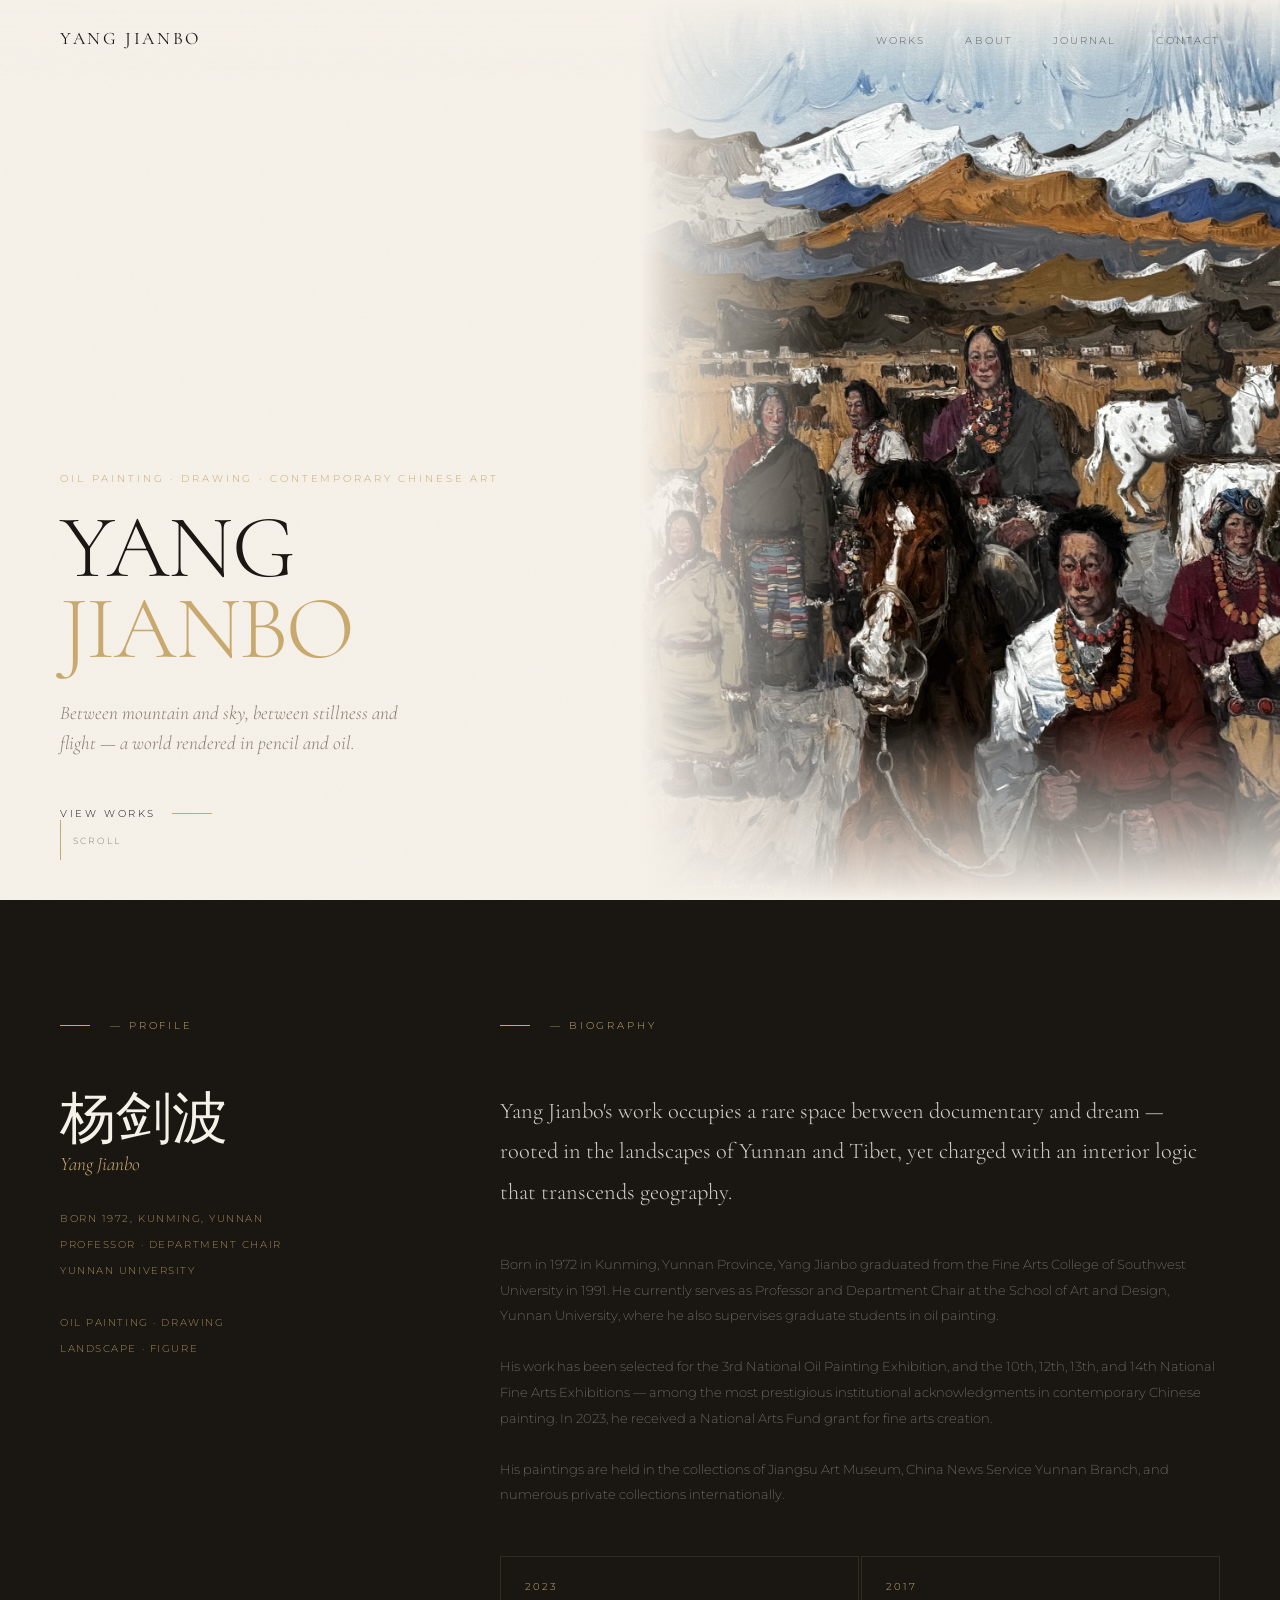
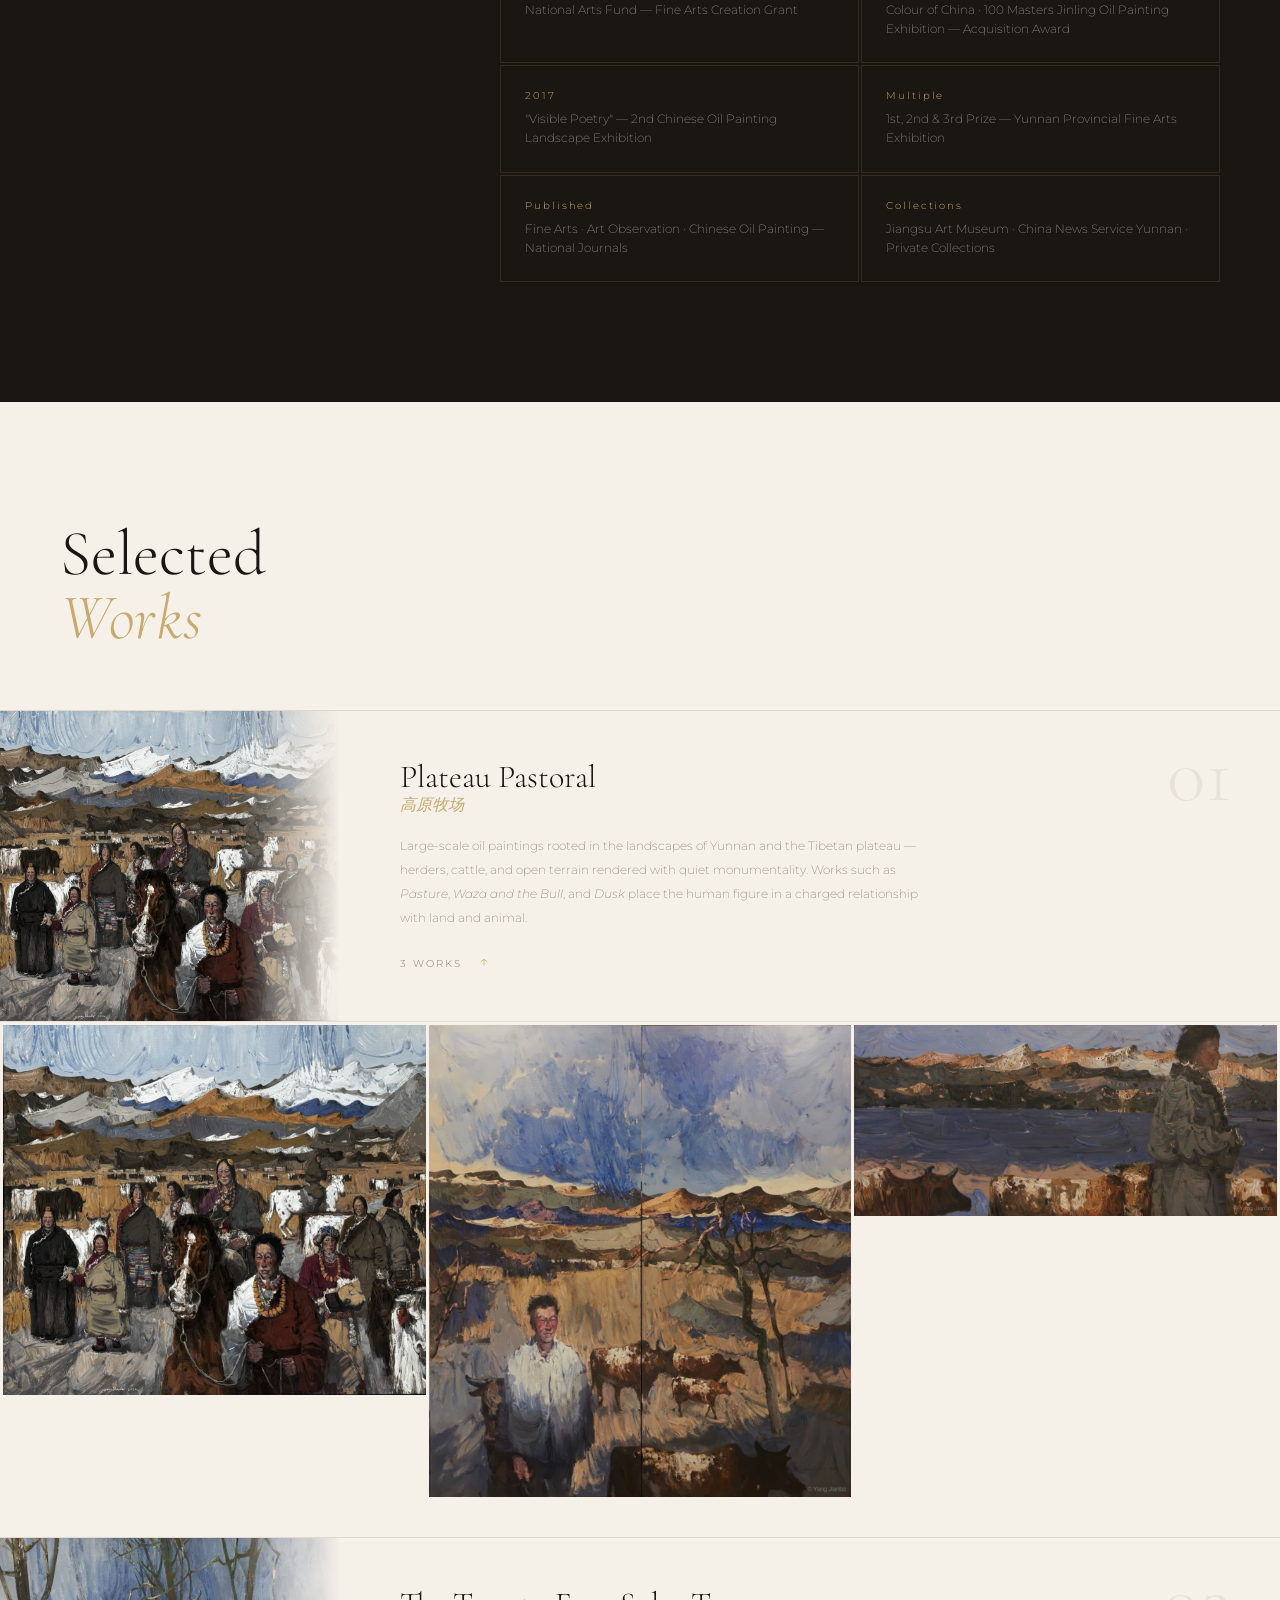
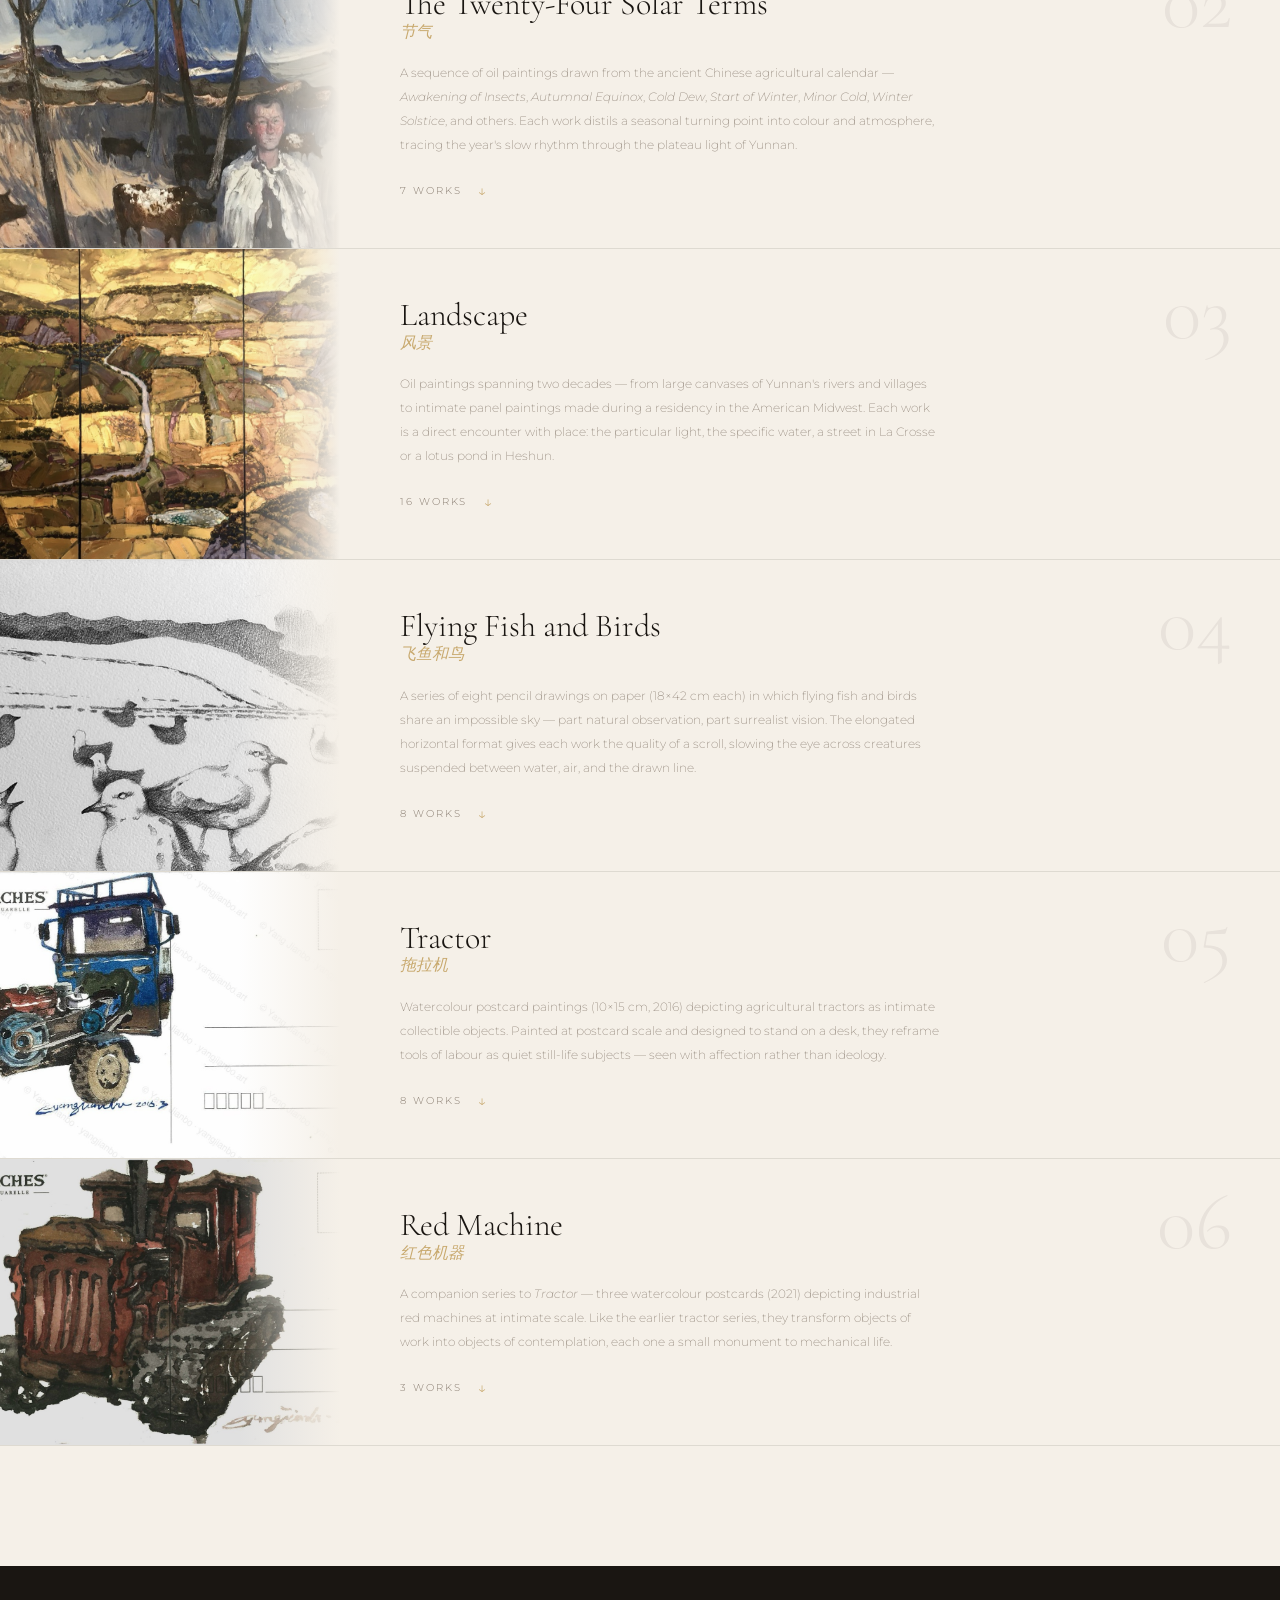
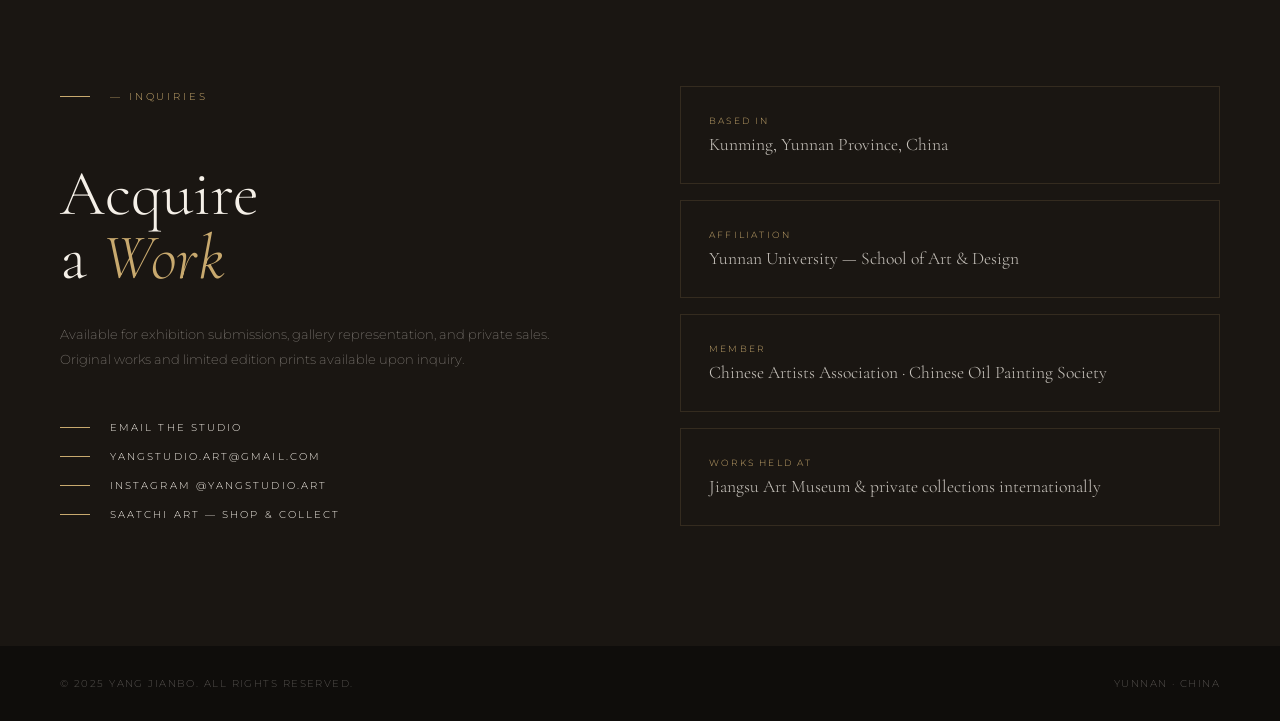
==== index.html @ a8b9f737 "fix bug for scrolling" ====
<!DOCTYPE html>
<html lang="en">
<head>
<!-- Google tag (gtag.js) -->
<script async src="https://www.googletagmanager.com/gtag/js?id=G-KQ1RSYF3QQ"></script>
<script>
  window.dataLayer = window.dataLayer || [];
  function gtag(){dataLayer.push(arguments);}
  gtag('js', new Date());

  gtag('config', 'G-KQ1RSYF3QQ');
</script>
<meta charset="UTF-8">
<meta name="viewport" content="width=device-width, initial-scale=1.0">

<!-- Primary SEO -->
<title>Yang Jianbo — Chinese Artist | Oil Painting &amp; Drawing | Yunnan</title>
<meta name="description" content="Yang Jianbo (杨剑波) is a Chinese contemporary artist and Professor at Yunnan University. His oil paintings and pencil drawings explore Tibetan landscapes, figures, and surrealist themes. Selected for the National Fine Arts Exhibition.">
<meta name="keywords" content="Yang Jianbo, 杨剑波, Chinese artist, oil painting, pencil drawing, Yunnan artist, contemporary Chinese art, Tibetan landscape, Yunnan University, fine arts">
<meta name="author" content="Yang Jianbo">
<link rel="canonical" href="https://yangjianbo.com/">

<!-- Open Graph (Facebook, LinkedIn, WeChat sharing) -->
<meta property="og:type" content="website">
<meta property="og:url" content="https://yangjianbo.com/">
<meta property="og:title" content="Yang Jianbo — Chinese Artist | Oil Painting &amp; Drawing">
<meta property="og:description" content="Yang Jianbo is a Chinese contemporary artist and Professor at Yunnan University. Oil paintings and drawings of Tibetan landscapes, plateau figures, and surrealist themes.">
<meta property="og:image" content="https://yangjianbo.com/small_image/works/《牧场》布面油画200x230cm2024年（160000元）.jpg">
<meta property="og:image:alt" content="Tibetan Festival by Yang Jianbo — Oil on Canvas, 2024">
<meta property="og:locale" content="en_US">
<meta property="og:site_name" content="Yang Jianbo">

<!-- Twitter Card -->
<meta name="twitter:card" content="summary_large_image">
<meta name="twitter:title" content="Yang Jianbo — Chinese Artist | Oil Painting &amp; Drawing">
<meta name="twitter:description" content="Contemporary Chinese artist. Oil paintings and drawings exploring Tibetan landscapes and surrealist themes. Professor at Yunnan University.">
<meta name="twitter:image" content="https://yangjianbo.com/art-portfolio/10.jpg">

<link rel="preconnect" href="https://fonts.googleapis.com">
<link href="https://fonts.googleapis.com/css2?family=Cormorant+Garamond:ital,wght@0,300;0,400;0,600;1,300;1,400&family=Montserrat:wght@200;300;400&display=swap" rel="stylesheet">
<link rel="stylesheet" href="styles.css">
<link rel="icon" type="image/png" sizes="48x48" href="/favicon.png">
<link rel="icon" type="image/png" sizes="192x192" href="/favicon-192.png">
<link rel="apple-touch-icon" href="/favicon-192.png">

<!-- JSON-LD Structured Data -->
<script type="application/ld+json">
{
  "@context": "https://schema.org",
  "@type": "Person",
  "name": "Yang Jianbo",
  "alternateName": "杨剑波",
  "url": "https://yangjianbo.com",
  "image": "https://yangjianbo.com/art-portfolio/artist-photo.jpg",
  "jobTitle": "Professor, Department Chair",
  "worksFor": {
    "@type": "EducationalOrganization",
    "name": "Yunnan University — School of Art and Design"
  },
  "birthPlace": {
    "@type": "Place",
    "name": "Kunming, Yunnan, China"
  },
  "description": "Yang Jianbo is a Chinese contemporary artist born in 1972 in Kunming, Yunnan. A Professor and Department Chair at Yunnan University's School of Art and Design, his oil paintings and pencil drawings explore Tibetan plateau landscapes, figures, and surrealist themes. His works have been selected for the National Fine Arts Exhibition multiple times and are held in the collections of Jiangsu Art Museum.",
  "knowsAbout": ["Oil Painting", "Pencil Drawing", "Contemporary Chinese Art", "Tibetan Landscape", "Figurative Art"],
  "award": [
    "2023 National Arts Fund — Fine Arts Creation Grant",
    "14th National Fine Arts Exhibition",
    "13th National Fine Arts Exhibition",
    "12th National Fine Arts Exhibition",
    "10th National Fine Arts Exhibition",
    "3rd National Oil Painting Exhibition"
  ],
  "memberOf": [
    { "@type": "Organization", "name": "Chinese Artists Association" },
    { "@type": "Organization", "name": "Chinese Oil Painting Society" }
  ],
  "email": "yangstudio.art@gmail.com",
  "sameAs": []
}
</script>

<script type="application/ld+json">
{
  "@context": "https://schema.org",
  "@type": "WebSite",
  "name": "Yang Jianbo",
  "url": "https://yangjianbo.com",
  "description": "Official portfolio website of Yang Jianbo (杨剑波), Chinese contemporary artist — oil paintings and drawings.",
  "inLanguage": "en"
}
</script>

</head>
<body>

<nav>
  <a href="#" class="nav-logo">Yang Jianbo</a>
  <ul class="nav-links">
    <li><a href="#works">Works</a></li>
    <li><a href="#about">About</a></li>
    <li><a href="/blog/">Journal</a></li>
    <li><a href="#contact">Contact</a></li>
  </ul>
  <button class="nav-hamburger" aria-label="Open menu" onclick="this.closest('nav').classList.toggle('menu-open')">
    <span></span><span></span><span></span>
  </button>
</nav>

<section class="hero" style="padding:0">
  <div class="hero-left">
    <p class="hero-eyebrow">Oil Painting · Drawing · Contemporary Chinese Art</p>
    <h1 class="hero-title">YANG<br><em>JIANBO</em></h1>
    <p class="hero-subtitle">Between mountain and sky, between stillness and flight — a world rendered in pencil and oil.</p>
    <a href="#works" class="hero-cta">View Works</a>
  </div>
  <div class="hero-right">
    <div class="hero-image-container">
      <img src="/hero-pasture.jpg" alt="Yang Jianbo — Pasture, 2024">
      <div class="hero-image-overlay"></div>
    </div>
  </div>
  <div class="hero-scroll-indicator">
    <div class="scroll-line"></div>
    <span>Scroll</span>
  </div>
</section>

<section class="about" id="about">
  <div class="about-left reveal">
    <div class="section-label" style="color:var(--warm)">— Profile</div>
    <div class="about-name">
      杨剑波
      <span>Yang Jianbo</span>
    </div>
    <div class="about-meta">
      Born 1972, Kunming, Yunnan<br>
      Professor · Department Chair<br>
      Yunnan University<br><br>
      Oil Painting · Drawing<br>
      Landscape · Figure
    </div>
  </div>
  <div class="about-right reveal">
    <div class="section-label">— Biography</div>
    <p class="about-text">
      Yang Jianbo's work occupies a rare space between documentary and dream — rooted in the landscapes of Yunnan and Tibet, yet charged with an interior logic that transcends geography.
    </p>
    <p class="about-text-small">
      Born in 1972 in Kunming, Yunnan Province, Yang Jianbo graduated from the Fine Arts College of Southwest University in 1991. He currently serves as Professor and Department Chair at the School of Art and Design, Yunnan University, where he also supervises graduate students in oil painting.<br><br>
      His work has been selected for the 3rd National Oil Painting Exhibition, and the 10th, 12th, 13th, and 14th National Fine Arts Exhibitions — among the most prestigious institutional acknowledgments in contemporary Chinese painting. In 2023, he received a National Arts Fund grant for fine arts creation.<br><br>
      His paintings are held in the collections of Jiangsu Art Museum, China News Service Yunnan Branch, and numerous private collections internationally.
    </p>
    <div class="awards-grid" style="margin-top:48px">
      <div class="award-item"><div class="award-year">2023</div><div class="award-text">National Arts Fund — Fine Arts Creation Grant</div></div>
      <div class="award-item"><div class="award-year">2017</div><div class="award-text">Colour of China · 100 Masters Jinling Oil Painting Exhibition — Acquisition Award</div></div>
      <div class="award-item"><div class="award-year">2017</div><div class="award-text">"Visible Poetry" — 2nd Chinese Oil Painting Landscape Exhibition</div></div>
      <div class="award-item"><div class="award-year">Multiple</div><div class="award-text">1st, 2nd & 3rd Prize — Yunnan Provincial Fine Arts Exhibition</div></div>
      <div class="award-item"><div class="award-year">Published</div><div class="award-text">Fine Arts · Art Observation · Chinese Oil Painting — National Journals</div></div>
      <div class="award-item"><div class="award-year">Collections</div><div class="award-text">Jiangsu Art Museum · China News Service Yunnan · Private Collections</div></div>
    </div>
  </div>
</section>

<section class="works" id="works">
  <div class="works-header reveal">
    <h2 class="works-title">Selected<br><em style="font-family:'Cormorant Garamond',serif;font-style:italic;color:var(--warm)">Works</em></h2>
  </div>
  <div id="series-panels"></div>
</section>

<section class="contact" id="contact">
  <div class="contact-left reveal">
    <div class="section-label" style="color:var(--warm)">— Inquiries</div>
    <h2 class="contact-title">Acquire<br>a <em>Work</em></h2>
    <p class="contact-text">Available for exhibition submissions, gallery representation, and private sales. Original works and limited edition prints available upon inquiry.</p>
    <div class="contact-links">
      <a href="mailto:yangstudio.art@gmail.com" class="contact-link"><span class="contact-link-line"></span>Email the Studio</a>
      <a href="mailto:yangstudio.art@gmail.com" class="contact-link"><span class="contact-link-line"></span>yangstudio.art@gmail.com</a>
      <a href="https://www.instagram.com/yangstudio.art" target="_blank" rel="noopener" class="contact-link"><span class="contact-link-line"></span>Instagram @yangstudio.art</a>
      <a href="https://www.saatchiart.com/yangjianbo" target="_blank" rel="noopener" class="contact-link"><span class="contact-link-line"></span>Saatchi Art — Shop &amp; Collect</a>
    </div>
  </div>
  <div class="contact-right reveal">
    <div class="contact-info-item"><div class="contact-info-label">Based in</div><div class="contact-info-value">Kunming, Yunnan Province, China</div></div>
    <div class="contact-info-item"><div class="contact-info-label">Affiliation</div><div class="contact-info-value">Yunnan University — School of Art &amp; Design</div></div>
    <div class="contact-info-item"><div class="contact-info-label">Member</div><div class="contact-info-value">Chinese Artists Association · Chinese Oil Painting Society</div></div>
    <div class="contact-info-item"><div class="contact-info-label">Works held at</div><div class="contact-info-value">Jiangsu Art Museum &amp; private collections internationally</div></div>
  </div>
</section>

<footer>
  <span>© 2025 Yang Jianbo. All Rights Reserved.</span>
  <span>Yunnan · China</span>
</footer>

<div class="lightbox" id="lightbox">
  <button class="lightbox-close" onclick="closeLightbox()">Close ✕</button>
  <button class="lightbox-nav lightbox-prev" onclick="navigateLightbox(-1)">&#8249;</button>
  <img id="lightbox-img" class="lightbox-img" alt="" draggable="false">
  <button class="lightbox-nav lightbox-next" onclick="navigateLightbox(1)">&#8250;</button>
  <div class="lightbox-caption" id="lightbox-caption"></div>
</div>

<script src="works-data.js"></script>
<script src="gallery.js"></script>
</body>
</html>
---- styles.css ----
:root {
  --ink: #1a1612;
  --paper: #f5f0e8;
  --warm: #c8a96e;
  --muted: #8a7e72;
  --light: #e8e0d0;
}
* { margin: 0; padding: 0; box-sizing: border-box; }

/* ── Image protection ── */
img {
  -webkit-user-drag: none;
  user-drag: none;
  -webkit-user-select: none;
  user-select: none;
  pointer-events: none;
}
.gallery-item, .hero-image-container, .lightbox-canvas-wrap {
  -webkit-user-select: none;
  user-select: none;
  position: relative;
}
/* Transparent overlay blocks drag/touch-save on the gallery cards */
.gallery-item::after {
  content: '';
  position: absolute;
  inset: 0;
  z-index: 2;
  cursor: pointer;
}
/* Lightbox canvas */
#lightbox-img {
  max-width: 96vw;
  max-height: 82vh;
  display: block;
  pointer-events: none;
  -webkit-user-drag: none;
  user-drag: none;
  object-fit: contain;
}
html { scroll-behavior: smooth; }
body {
  background: var(--paper);
  color: var(--ink);
  font-family: 'Montserrat', sans-serif;
  font-weight: 300;
  overflow-x: hidden;
}
body::before {
  content: '';
  position: fixed;
  inset: 0;
  background-image: url("data:image/svg+xml,%3Csvg viewBox='0 0 256 256' xmlns='http://www.w3.org/2000/svg'%3E%3Cfilter id='noise'%3E%3CfeTurbulence type='fractalNoise' baseFrequency='0.9' numOctaves='4' stitchTiles='stitch'/%3E%3C/filter%3E%3Crect width='100%25' height='100%25' filter='url(%23noise)' opacity='0.04'/%3E%3C/svg%3E");
  pointer-events: none;
  z-index: 1000;
  opacity: 0.4;
}
nav {
  position: fixed;
  top: 0; left: 0; right: 0;
  z-index: 100;
  display: flex;
  justify-content: space-between;
  align-items: center;
  padding: 28px 60px;
  background: linear-gradient(to bottom, rgba(245,240,232,0.95) 0%, transparent 100%);
}
.nav-logo {
  font-family: 'Cormorant Garamond', serif;
  font-size: 1.1rem;
  font-weight: 400;
  letter-spacing: 0.15em;
  text-transform: uppercase;
  color: var(--ink);
  text-decoration: none;
}
.nav-links { display: flex; gap: 40px; list-style: none; }
.nav-links a {
  font-size: 0.65rem;
  letter-spacing: 0.2em;
  text-transform: uppercase;
  color: var(--ink);
  text-decoration: none;
  opacity: 0.6;
  transition: opacity 0.3s;
}
.nav-links a:hover { opacity: 1; }

/* ── Hamburger (hidden on desktop) ── */
.nav-hamburger {
  display: none;
  flex-direction: column;
  justify-content: center;
  gap: 5px;
  cursor: pointer;
  background: none;
  border: none;
  padding: 4px;
  z-index: 102;
  position: relative;
}
.nav-hamburger span {
  display: block;
  width: 20px;
  height: 1.5px;
  background: var(--ink);
  transition: transform 0.3s ease, opacity 0.3s ease;
}
nav.menu-open .nav-hamburger span:nth-child(1) { transform: translateY(6.5px) rotate(45deg); }
nav.menu-open .nav-hamburger span:nth-child(2) { opacity: 0; transform: scaleX(0); }
nav.menu-open .nav-hamburger span:nth-child(3) { transform: translateY(-6.5px) rotate(-45deg); }

/* HERO */
.hero {
  min-height: 100vh;
  display: grid;
  grid-template-columns: 1fr 1fr;
  position: relative;
}
.hero-left {
  display: flex;
  flex-direction: column;
  justify-content: flex-end;
  padding: 120px 60px 80px;
  position: relative;
  z-index: 2;
}
.hero-eyebrow {
  font-size: 0.6rem;
  letter-spacing: 0.3em;
  text-transform: uppercase;
  color: var(--warm);
  margin-bottom: 24px;
  opacity: 0;
  animation: fadeUp 1s 0.3s forwards;
}
.hero-title {
  font-family: 'Cormorant Garamond', serif;
  font-size: clamp(4rem, 7vw, 8rem);
  font-weight: 300;
  line-height: 0.9;
  letter-spacing: -0.02em;
  margin-bottom: 8px;
  opacity: 0;
  animation: fadeUp 1s 0.5s forwards;
}
.hero-title em { font-style: normal; color: var(--warm); }
.hero-subtitle {
  font-family: 'Cormorant Garamond', serif;
  font-size: clamp(1rem, 1.5vw, 1.4rem);
  font-weight: 300;
  font-style: italic;
  color: var(--muted);
  margin-top: 20px;
  margin-bottom: 48px;
  max-width: 340px;
  line-height: 1.6;
  opacity: 0;
  animation: fadeUp 1s 0.7s forwards;
}
.hero-cta {
  display: inline-flex;
  align-items: center;
  gap: 16px;
  font-size: 0.65rem;
  letter-spacing: 0.25em;
  text-transform: uppercase;
  color: var(--ink);
  text-decoration: none;
  opacity: 0;
  animation: fadeUp 1s 0.9s forwards;
  transition: gap 0.3s;
}
.hero-cta:hover { gap: 24px; }
.hero-cta::after {
  content: '';
  width: 40px;
  height: 1px;
  background: var(--warm);
  transition: width 0.3s;
}
.hero-cta:hover::after { width: 60px; }
.hero-right {
  position: relative;
  overflow: hidden;
}
.hero-image-container {
  position: absolute;
  inset: 0;
  opacity: 0;
  animation: fadeIn 1.5s 0.2s forwards;
}
.hero-image-container img {
  width: 100%;
  height: 100%;
  object-fit: cover;
  object-position: center top;
  filter: grayscale(10%) contrast(1.05);
}
.hero-image-overlay {
  position: absolute;
  inset: 0;
  background: linear-gradient(to right, var(--paper) 0%, transparent 30%),
              linear-gradient(to top, var(--paper) 0%, transparent 20%);
}
.hero-scroll-indicator {
  position: absolute;
  bottom: 40px;
  left: 60px;
  display: flex;
  align-items: center;
  gap: 12px;
  font-size: 0.55rem;
  letter-spacing: 0.25em;
  text-transform: uppercase;
  color: var(--muted);
  opacity: 0;
  animation: fadeUp 1s 1.2s forwards;
}
.scroll-line {
  width: 1px;
  height: 40px;
  background: var(--warm);
  animation: lineGrow 2s 1.5s ease-out forwards;
  transform-origin: top;
  transform: scaleY(0);
}

/* ABOUT */
.about {
  display: grid;
  grid-template-columns: 1fr 2fr;
  gap: 80px;
  align-items: start;
  background: var(--ink);
  color: var(--paper);
  padding: 120px 60px;
}
.about-left { position: sticky; top: 100px; }
.about-name {
  font-family: 'Cormorant Garamond', serif;
  font-size: 3.5rem;
  font-weight: 300;
  line-height: 1;
  margin-bottom: 16px;
}
.about-name span {
  display: block;
  font-style: italic;
  color: var(--warm);
  font-size: 1.2rem;
  margin-top: 8px;
}
.about-meta {
  margin-top: 32px;
  font-size: 0.65rem;
  letter-spacing: 0.15em;
  text-transform: uppercase;
  color: var(--warm);
  opacity: 0.8;
  line-height: 2.5;
}
.about-text {
  font-family: 'Cormorant Garamond', serif;
  font-size: 1.4rem;
  font-weight: 300;
  line-height: 1.8;
  color: rgba(245, 240, 232, 0.85);
  margin-bottom: 40px;
}
.about-text-small {
  font-size: 0.8rem;
  line-height: 2;
  color: rgba(245, 240, 232, 0.5);
  font-weight: 200;
}
.awards-grid {
  margin-top: 60px;
  display: grid;
  grid-template-columns: 1fr 1fr;
  gap: 2px;
}
.award-item {
  padding: 24px;
  border: 1px solid rgba(200, 169, 110, 0.15);
  transition: border-color 0.3s, background 0.3s;
}
.award-item:hover {
  border-color: rgba(200, 169, 110, 0.4);
  background: rgba(200, 169, 110, 0.05);
}
.award-year { font-size: 0.6rem; letter-spacing: 0.2em; color: var(--warm); margin-bottom: 8px; }
.award-text { font-size: 0.75rem; line-height: 1.6; color: rgba(245, 240, 232, 0.6); font-weight: 200; }

/* WORKS */
.works { background: var(--paper); padding: 120px 0; }
.works-header {
  padding: 0 60px;
  margin-bottom: 60px;
  display: flex;
  justify-content: space-between;
  align-items: flex-end;
}
.works-title {
  font-family: 'Cormorant Garamond', serif;
  font-size: clamp(3rem, 5vw, 5rem);
  font-weight: 300;
  line-height: 1;
}
.works-filter { display: flex; gap: 24px; align-items: center; }
.filter-btn {
  font-size: 0.6rem;
  letter-spacing: 0.2em;
  text-transform: uppercase;
  background: none;
  border: none;
  cursor: pointer;
  color: var(--muted);
  padding: 8px 0;
  border-bottom: 1px solid transparent;
  transition: all 0.3s;
  font-family: 'Montserrat', sans-serif;
  font-weight: 300;
}
.filter-btn.active, .filter-btn:hover { color: var(--ink); border-bottom-color: var(--warm); }

/* GALLERY */
.gallery-masonry { columns: 3; column-gap: 3px; padding: 0 3px; }
.gallery-item {
  break-inside: avoid;
  margin-bottom: 3px;
  position: relative;
  overflow: hidden;
  cursor: pointer;
}
.gallery-item img {
  width: 100%;
  display: block;
  transition: transform 0.6s cubic-bezier(0.25, 0.46, 0.45, 0.94), filter 0.6s;
}
.gallery-item:hover img { transform: scale(1.04); filter: grayscale(10%); }
.gallery-item-overlay {
  position: absolute;
  inset: 0;
  background: linear-gradient(to top, rgba(26,22,18,0.85) 0%, transparent 50%);
  opacity: 0;
  transition: opacity 0.4s;
  display: flex;
  align-items: flex-end;
  padding: 24px;
}
.gallery-item:hover .gallery-item-overlay { opacity: 1; }
.gallery-item-info { color: var(--paper); }
.gallery-item-title { font-family: 'Cormorant Garamond', serif; font-size: 1rem; font-weight: 300; font-style: italic; }
.gallery-item-year { font-size: 0.6rem; letter-spacing: 0.2em; color: var(--warm); margin-top: 4px; }

/* ── SERIES PANELS ─────────────────────────────────────────────── */
.sp {
  border-top: 1px solid rgba(26,22,18,0.1);
}
.sp:last-child { border-bottom: 1px solid rgba(26,22,18,0.1); }

/* Header row — featured image + text side by side */
.sp-header {
  display: grid;
  grid-template-columns: 340px 1fr;
  cursor: pointer;
  min-height: 260px;
  transition: background 0.3s;
}
.sp-header:hover { background: rgba(200,169,110,0.04); }

/* Featured image */
.sp-feat-wrap {
  position: relative;
  overflow: hidden;
  background: var(--ink);
}
.sp-feat-img {
  width: 100%;
  height: 100%;
  object-fit: cover;
  display: block;
  transition: transform 0.7s cubic-bezier(0.25,0.46,0.45,0.94), filter 0.7s;
  filter: grayscale(15%);
}
.sp-header:hover .sp-feat-img { transform: scale(1.05); filter: grayscale(0%); }
.sp-feat-overlay {
  position: absolute;
  inset: 0;
  background: linear-gradient(to right, transparent 70%, var(--paper) 100%);
  pointer-events: none;
}

/* Info panel */
.sp-info {
  padding: 48px 60px;
  display: flex;
  flex-direction: column;
  justify-content: center;
  position: relative;
}
.sp-num {
  font-family: 'Cormorant Garamond', serif;
  font-size: 5rem;
  font-weight: 300;
  color: rgba(26,22,18,0.06);
  position: absolute;
  top: 24px; right: 48px;
  line-height: 1;
  pointer-events: none;
}
.sp-title {
  font-family: 'Cormorant Garamond', serif;
  font-size: clamp(1.6rem, 2.5vw, 2.4rem);
  font-weight: 300;
  line-height: 1.15;
  margin-bottom: 4px;
}
.sp-zh {
  display: block;
  font-family: 'Cormorant Garamond', serif;
  font-style: italic;
  font-size: 1rem;
  color: var(--warm);
  margin-bottom: 16px;
  font-weight: 300;
}
.sp-desc {
  font-size: 0.75rem;
  line-height: 2;
  color: var(--muted);
  font-weight: 200;
  max-width: 540px;
  margin-bottom: 24px;
}
.sp-meta {
  display: flex;
  align-items: center;
  gap: 16px;
  font-size: 0.6rem;
  letter-spacing: 0.2em;
  text-transform: uppercase;
  color: var(--muted);
}
.sp-arrow {
  font-size: 1rem;
  color: var(--warm);
  transition: transform 0.4s cubic-bezier(0.34,1.56,0.64,1);
  display: inline-block;
}
.sp--open .sp-arrow { transform: rotate(180deg); }

/* Expandable gallery below header — max-height set by JS to actual scrollHeight */
.sp-gallery-wrap {
  max-height: 0;
  overflow: hidden;
  transition: max-height 0.65s cubic-bezier(0.4, 0, 0.2, 1);
}
.sp-gallery {
  padding: 3px 0 40px;
  border-top: 1px solid rgba(26,22,18,0.08);
  background: var(--paper);
}
.sp-masonry { columns: 3; column-gap: 3px; padding: 0 3px; }

/* CONTACT */
.contact {
  background: var(--ink);
  color: var(--paper);
  padding: 120px 60px;
  display: grid;
  grid-template-columns: 1fr 1fr;
  gap: 80px;
  align-items: center;
}
.contact-title {
  font-family: 'Cormorant Garamond', serif;
  font-size: clamp(3rem, 5vw, 5.5rem);
  font-weight: 300;
  line-height: 1;
  margin-bottom: 32px;
}
.contact-title em { font-style: italic; color: var(--warm); }
.contact-text { font-size: 0.8rem; line-height: 2; color: rgba(245,240,232,0.5); font-weight: 200; margin-bottom: 48px; }
.contact-links { display: flex; flex-direction: column; gap: 16px; }
.contact-link {
  display: flex;
  align-items: center;
  gap: 20px;
  font-size: 0.65rem;
  letter-spacing: 0.2em;
  text-transform: uppercase;
  color: var(--paper);
  text-decoration: none;
  transition: gap 0.3s;
}
.contact-link:hover { gap: 30px; }
.contact-link-line { width: 30px; height: 1px; background: var(--warm); transition: width 0.3s; }
.contact-link:hover .contact-link-line { width: 50px; }
.contact-right { display: flex; flex-direction: column; gap: 16px; }
.contact-info-item {
  padding: 28px;
  border: 1px solid rgba(200, 169, 110, 0.15);
  transition: border-color 0.3s;
}
.contact-info-item:hover { border-color: rgba(200, 169, 110, 0.4); }
.contact-info-label { font-size: 0.55rem; letter-spacing: 0.25em; text-transform: uppercase; color: var(--warm); margin-bottom: 8px; }
.contact-info-value { font-family: 'Cormorant Garamond', serif; font-size: 1.1rem; color: rgba(245,240,232,0.8); }

/* SECTION LABELS */
.section-label {
  font-size: 0.6rem;
  letter-spacing: 0.3em;
  text-transform: uppercase;
  color: var(--warm);
  margin-bottom: 60px;
  display: flex;
  align-items: center;
  gap: 20px;
}
.section-label::before { content: ''; width: 30px; height: 1px; background: var(--warm); }

/* FOOTER */
footer {
  background: #0f0d0b;
  color: rgba(245,240,232,0.3);
  padding: 32px 60px;
  display: flex;
  justify-content: space-between;
  align-items: center;
  font-size: 0.6rem;
  letter-spacing: 0.15em;
  text-transform: uppercase;
}

/* LIGHTBOX */
.lightbox {
  position: fixed;
  inset: 0;
  background: rgba(15, 13, 11, 0.97);
  z-index: 500;
  display: flex;
  align-items: center;
  justify-content: center;
  opacity: 0;
  pointer-events: none;
  transition: opacity 0.4s;
}
.lightbox.active { opacity: 1; pointer-events: all; }
.lightbox-img {
  max-width: 90vw;
  max-height: 85vh;
  object-fit: contain;
  transform: scale(0.95);
  transition: transform 0.4s;
}
.lightbox.active .lightbox-img { transform: scale(1); }
.lightbox-close {
  position: absolute; top: 32px; right: 40px;
  color: rgba(245,240,232,0.6);
  font-size: 0.65rem; letter-spacing: 0.2em; text-transform: uppercase;
  cursor: pointer; transition: color 0.3s;
  background: none; border: none; font-family: 'Montserrat', sans-serif;
}
.lightbox-close:hover { color: var(--warm); }
.lightbox-nav {
  position: absolute; top: 50%; transform: translateY(-50%);
  background: none; border: 1px solid rgba(200,169,110,0.3);
  color: var(--warm); width: 48px; height: 48px;
  cursor: pointer; font-size: 1.4rem; transition: all 0.3s;
  display: flex; align-items: center; justify-content: center;
}
.lightbox-nav:hover { background: rgba(200,169,110,0.1); border-color: var(--warm); }
.lightbox-prev { left: 32px; }
.lightbox-next { right: 32px; }
.lightbox-caption {
  position: absolute; bottom: 32px; left: 50%; transform: translateX(-50%);
  text-align: center; color: rgba(245,240,232,0.5);
  font-family: 'Cormorant Garamond', serif; font-style: italic; font-size: 1rem;
}

/* ANIMATIONS */
@keyframes fadeUp {
  from { opacity: 0; transform: translateY(30px); }
  to { opacity: 1; transform: translateY(0); }
}
@keyframes fadeIn {
  from { opacity: 0; }
  to { opacity: 1; }
}
@keyframes lineGrow {
  from { transform: scaleY(0); }
  to { transform: scaleY(1); }
}
.reveal {
  opacity: 0; transform: translateY(40px);
  transition: opacity 0.8s, transform 0.8s;
}
.reveal.visible { opacity: 1; transform: translateY(0); }

@media (max-width: 900px) {
  nav { padding: 20px 24px; }
  .nav-hamburger { display: flex; }
  .nav-logo { z-index: 102; position: relative; }
  .nav-links {
    display: none;
    position: fixed;
    inset: 0;
    background: var(--paper);
    z-index: 101;
    flex-direction: column;
    justify-content: center;
    align-items: center;
    gap: 36px;
    list-style: none;
  }
  nav.menu-open .nav-links { display: flex; }
  .nav-links a {
    font-size: 0.9rem !important;
    letter-spacing: 0.25em;
    opacity: 0.7;
  }
  .nav-links a:hover { opacity: 1; }

  /* ── Global: heavier font weight on mobile for readability ── */
  body { font-weight: 400; }
  .about-text { font-weight: 400; color: rgba(245,240,232,0.95); }
  .about-text-small { font-weight: 300; color: rgba(245,240,232,0.75); letter-spacing: 0.01em; }
  .about-meta { font-weight: 400; letter-spacing: 0.08em; }
  .series-desc { font-weight: 400; }
  .contact-text { font-weight: 400; }
  .award-text { font-weight: 400; }
  .hero-subtitle { font-weight: 400; color: var(--muted); }

  /* ── Hero title: darken italic JIANBO so it reads over the image ── */
  .hero-title em {
    color: #1a1a18;
    text-shadow: 0 2px 16px rgba(245,240,232,0.7);
  }

  /* ── Hero: show artwork as background on mobile ── */
  .hero {
    grid-template-columns: 1fr;
    min-height: 100svh;
    position: relative;
  }
  .hero-right {
    display: block;
    position: absolute;
    inset: 0;
    z-index: 0;
  }
  .hero-image-overlay {
    background: linear-gradient(to top, var(--paper) 0%, rgba(245,240,232,0.55) 50%, transparent 100%);
  }
  .hero-left {
    position: relative;
    z-index: 2;
    padding: 0 24px 64px;
    justify-content: flex-end;
    min-height: 100svh;
  }
  .hero-title {
    font-size: clamp(3.2rem, 14vw, 5rem);
  }
  .hero-subtitle {
    font-size: 1rem;
    margin-bottom: 36px;
    max-width: 100%;
  }
  .hero-eyebrow { margin-bottom: 16px; }
  .hero-scroll-indicator { left: 24px; bottom: 24px; }

  /* ── About ── */
  .about { padding: 64px 24px; grid-template-columns: 1fr; gap: 40px; }
  .about-left { position: static; }
  .about-name { font-size: 2.6rem; }
  .about-text { font-size: 1.15rem; line-height: 1.7; margin-bottom: 24px; }
  .about-text-small { font-size: 0.78rem; line-height: 1.85; }
  .awards-grid { grid-template-columns: 1fr; margin-top: 36px; }

  /* ── Works ── */
  .works { padding: 64px 0; }
  .works-header { padding: 0 24px; flex-direction: column; align-items: flex-start; gap: 24px; margin-bottom: 40px; }
  .gallery-masonry { columns: 1; padding: 0 16px; column-gap: 0; }

  /* ── Series panels ── */
  .sp-header { grid-template-columns: 1fr; min-height: auto; }
  .sp-feat-wrap { height: 220px; }
  .sp-feat-overlay { background: linear-gradient(to bottom, transparent 60%, var(--paper) 100%); }
  .sp-info { padding: 28px 24px 24px; }
  .sp-num { top: 16px; right: 16px; font-size: 3.5rem; }
  .sp-desc { font-weight: 400; }
  .sp-masonry { columns: 1; padding: 0 16px; }

  /* ── Contact ── */
  .contact { padding: 64px 24px; grid-template-columns: 1fr; }
  footer { flex-direction: column; gap: 16px; text-align: center; padding: 32px 24px; }

  /* ── Lightbox: move nav to bottom, full-width image ── */
  .lightbox-nav {
    top: auto;
    bottom: 24px;
    transform: none;
  }
  .lightbox-prev { left: 24px; }
  .lightbox-next { right: 24px; }
  .lightbox-caption { bottom: 72px; width: 90vw; }
  .lightbox-close { top: 16px; right: 16px; }
}

@media (max-width: 480px) {
  .hero-title { font-size: clamp(2.8rem, 16vw, 4rem); }
  .hero-subtitle { font-size: 0.95rem; }
  .about-text { font-size: 1.05rem; }
  .about-name { font-size: 2.2rem; }
  .contact-title { font-size: 2rem; }
  .works-title { font-size: 2.4rem; }
}
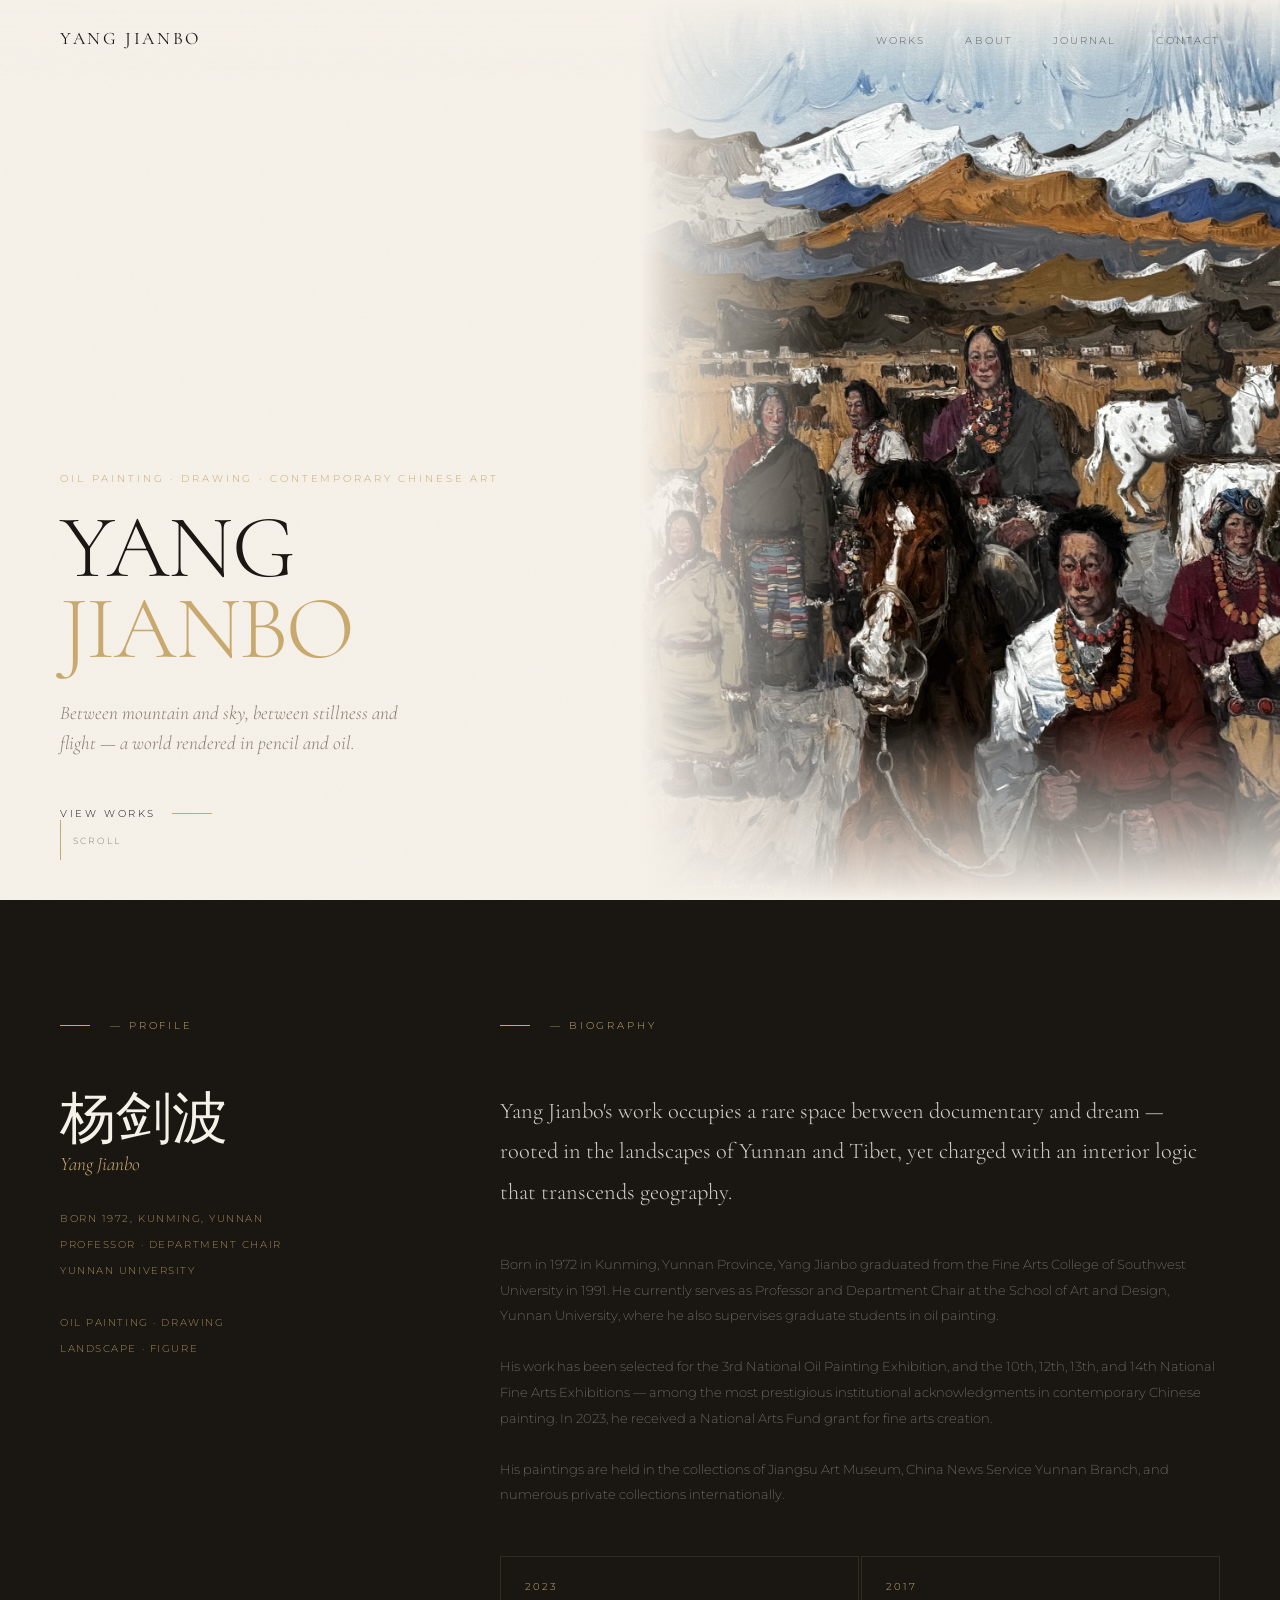
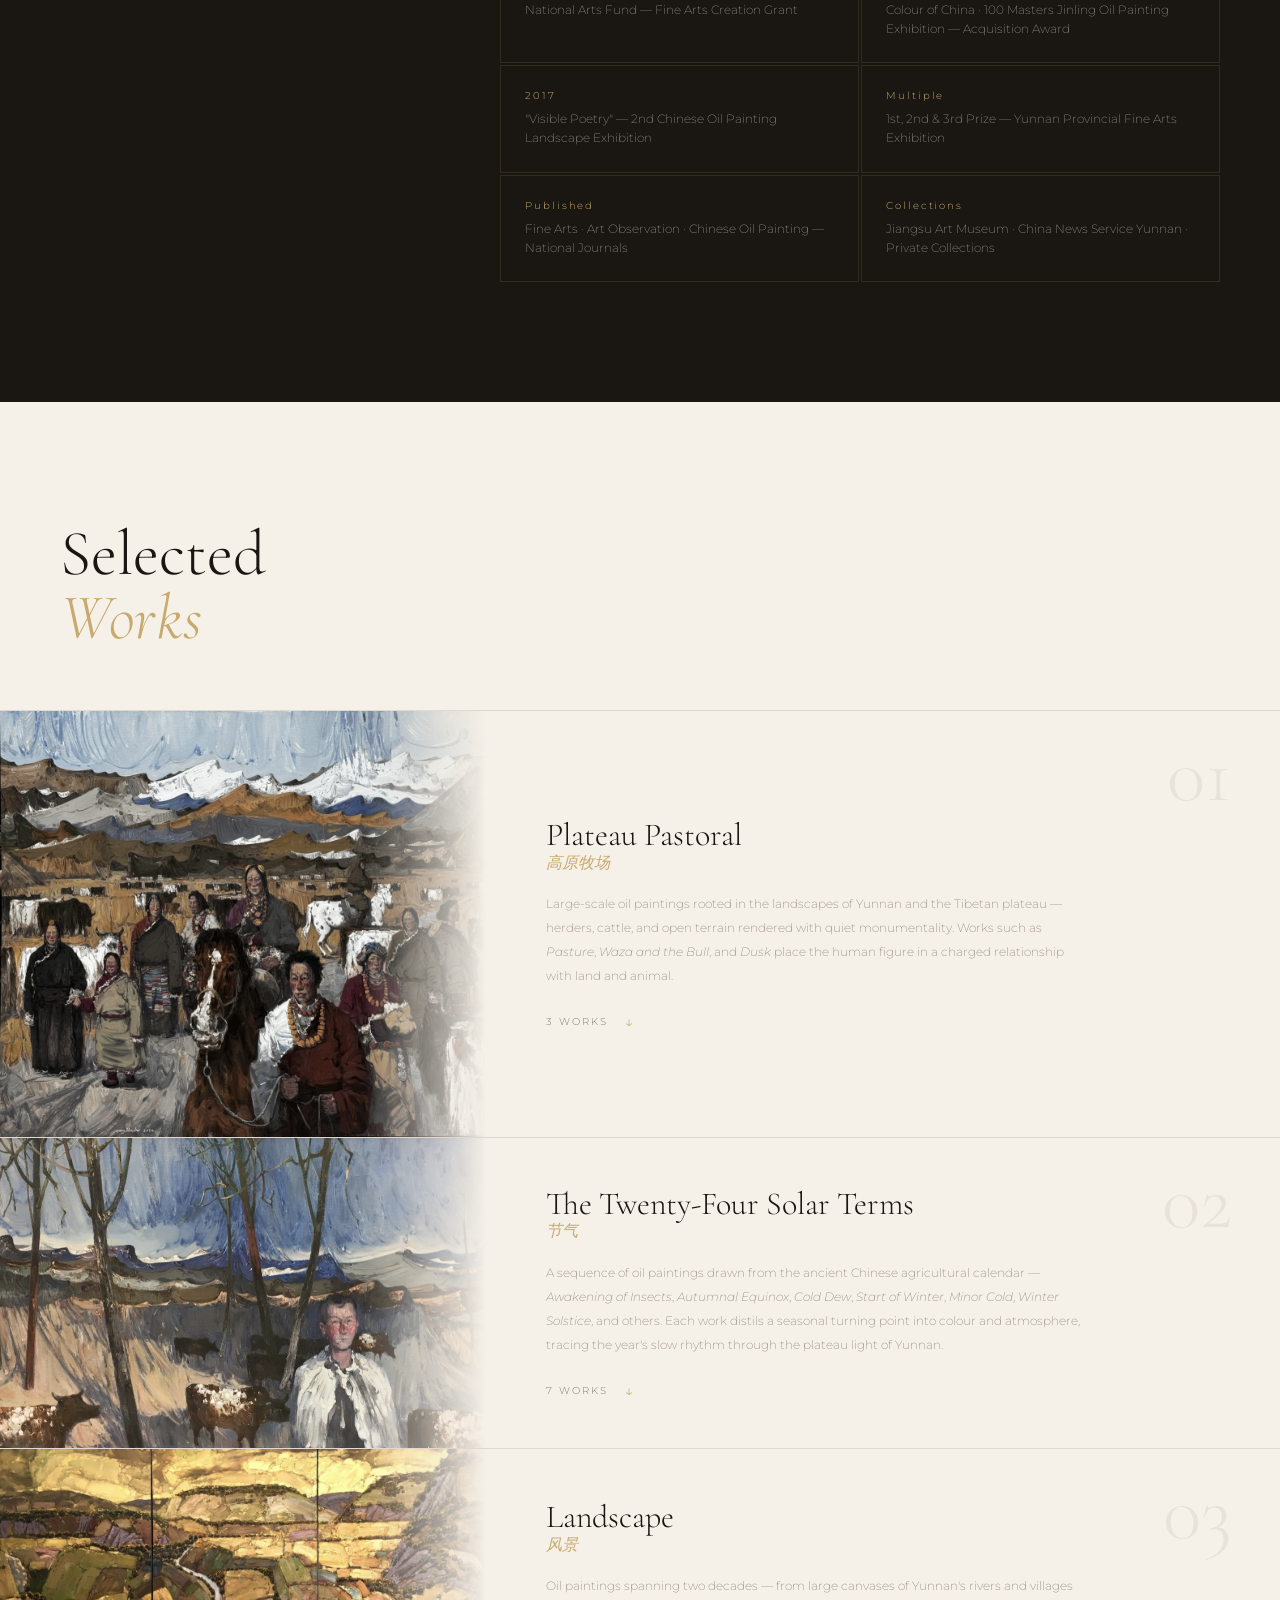
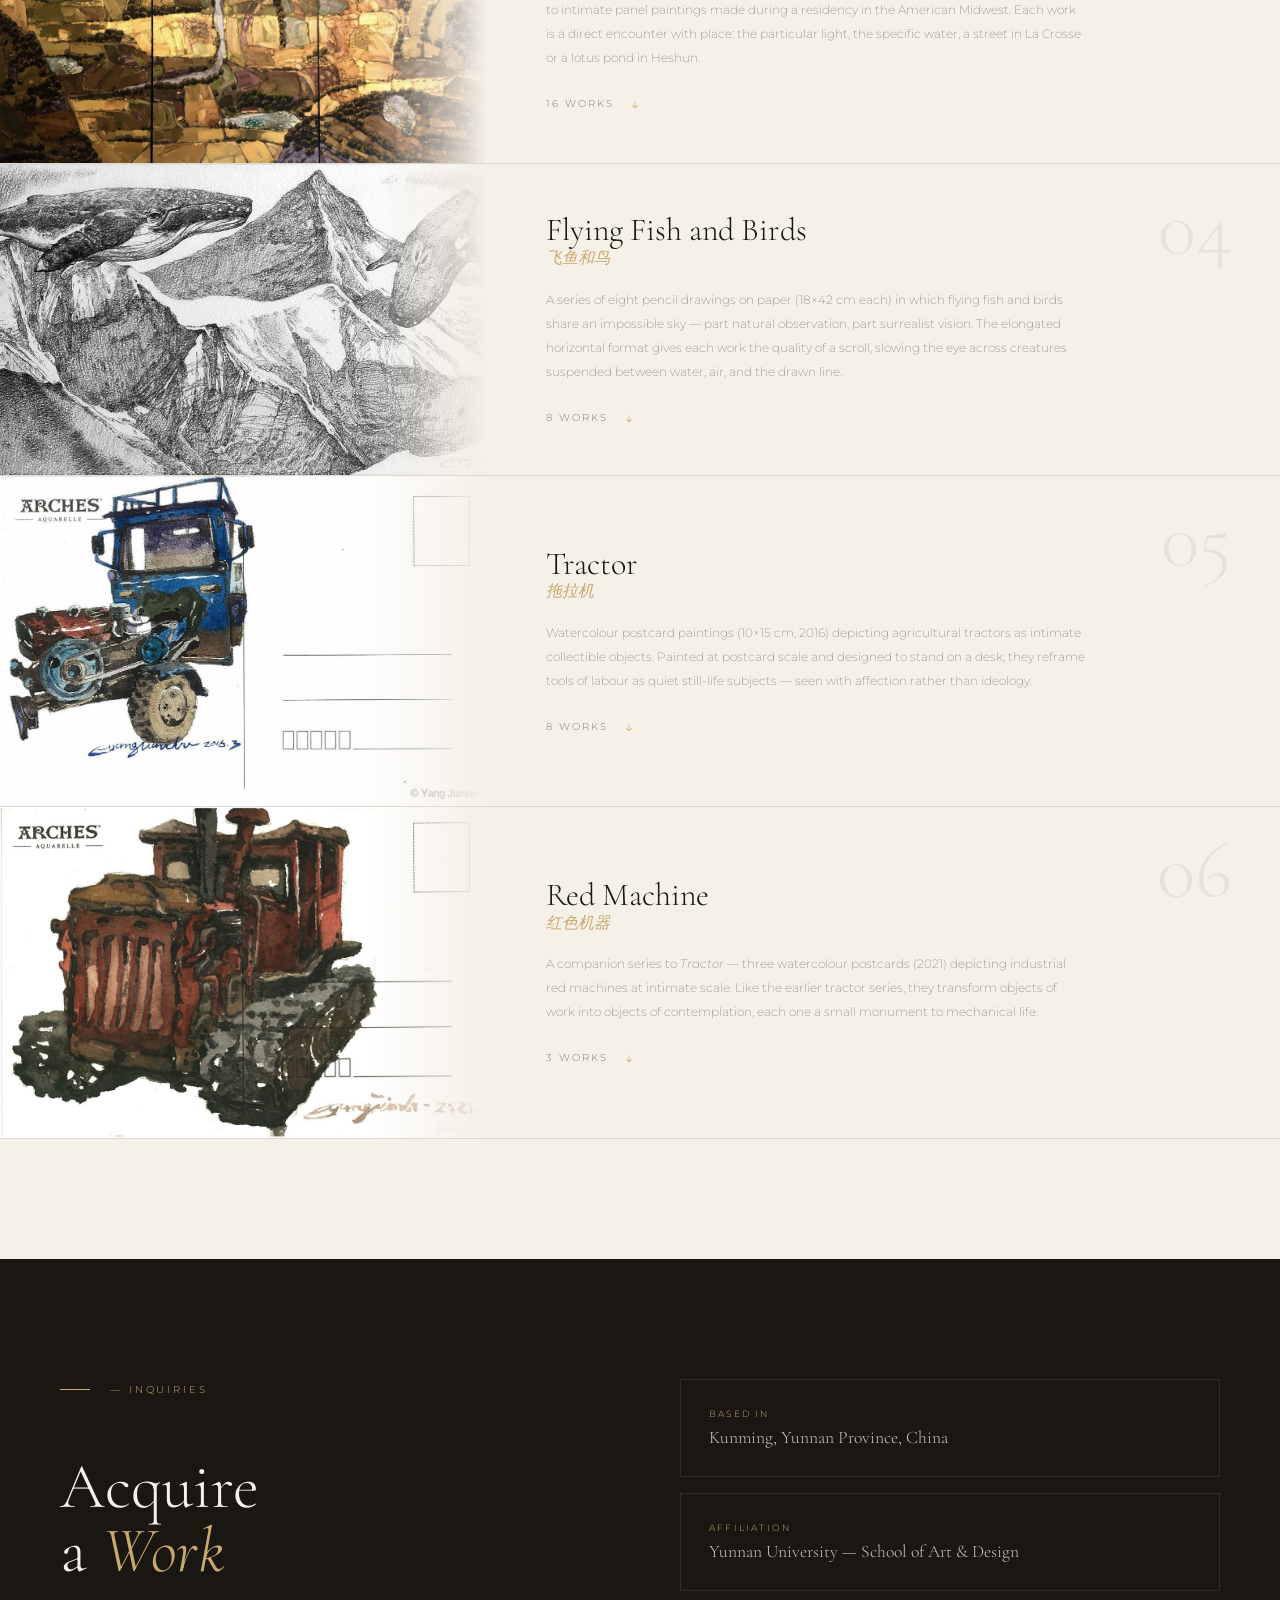
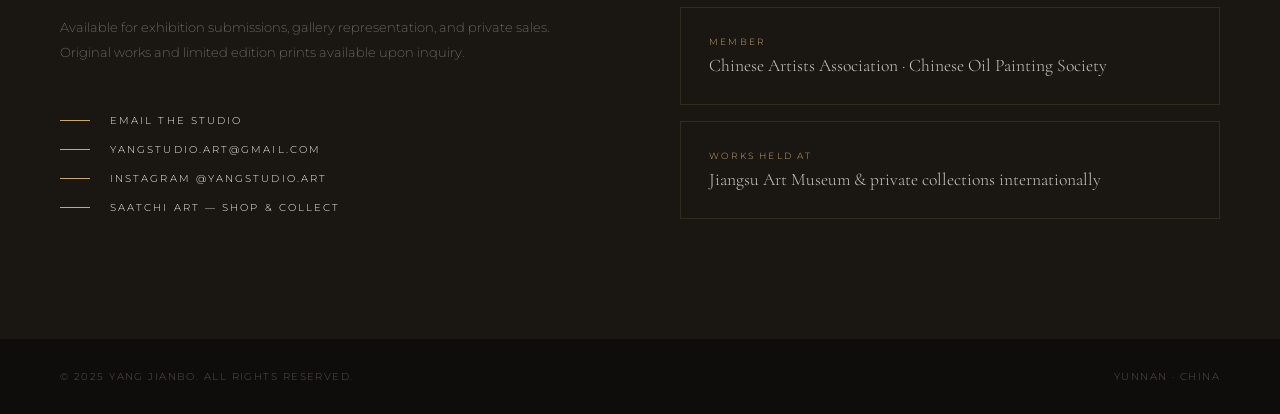
==== commit 5fde1cfb: "add baidu SEO" ====
--- a/index.html
+++ b/index.html
@@ -14,11 +14,18 @@
 <meta name="viewport" content="width=device-width, initial-scale=1.0">
 
 <!-- Primary SEO -->
-<title>Yang Jianbo — Chinese Artist | Oil Painting &amp; Drawing | Yunnan</title>
-<meta name="description" content="Yang Jianbo (杨剑波) is a Chinese contemporary artist and Professor at Yunnan University. His oil paintings and pencil drawings explore Tibetan landscapes, figures, and surrealist themes. Selected for the National Fine Arts Exhibition.">
-<meta name="keywords" content="Yang Jianbo, 杨剑波, Chinese artist, oil painting, pencil drawing, Yunnan artist, contemporary Chinese art, Tibetan landscape, Yunnan University, fine arts">
-<meta name="author" content="Yang Jianbo">
+<title>杨剑波 Yang Jianbo — 中国当代艺术家 | 油画 · 素描 | 云南大学</title>
+<meta name="description" content="杨剑波（Yang Jianbo），中国当代艺术家，云南大学艺术与设计学院教授。油画与铅笔素描作品探索西藏高原风景、云南人物与超现实主题。入选全国美术作品展览。">
+<meta name="keywords" content="杨剑波, Yang Jianbo, 中国当代艺术, 油画, 素描, 云南艺术家, 高原牧场, 节气系列, 飞鱼和鸟, 西藏风景, 云南大学, 水彩, contemporary Chinese art, oil painting">
+<meta name="author" content="杨剑波 Yang Jianbo">
 <link rel="canonical" href="https://yangjianbo.com/">
+
+<!-- Baidu SEO -->
+<!-- Replace XXXXXXXXXXXXXXXXXXXXXXXXXXXXXXXX with your code from ziyuan.baidu.com -->
+<meta name="baidu-site-verification" content="codeva-z5xpD8lkwP">
+<meta name="mobile-agent" content="format=html5;url=https://yangjianbo.com/">
+<meta http-equiv="Cache-Control" content="no-transform">
+<meta http-equiv="Cache-Control" content="no-siteapp">
 
 <!-- Open Graph (Facebook, LinkedIn, WeChat sharing) -->
 <meta property="og:type" content="website">
--- a/styles.css
+++ b/styles.css
@@ -363,9 +363,9 @@
 /* Header row — featured image + text side by side */
 .sp-header {
   display: grid;
-  grid-template-columns: 340px 1fr;
+  grid-template-columns: 38% 1fr;
   cursor: pointer;
-  min-height: 260px;
+  min-height: 300px;
   transition: background 0.3s;
 }
 .sp-header:hover { background: rgba(200,169,110,0.04); }
@@ -388,7 +388,7 @@
 .sp-feat-overlay {
   position: absolute;
   inset: 0;
-  background: linear-gradient(to right, transparent 70%, var(--paper) 100%);
+  background: linear-gradient(to right, transparent 75%, var(--paper) 100%);
   pointer-events: none;
 }
 
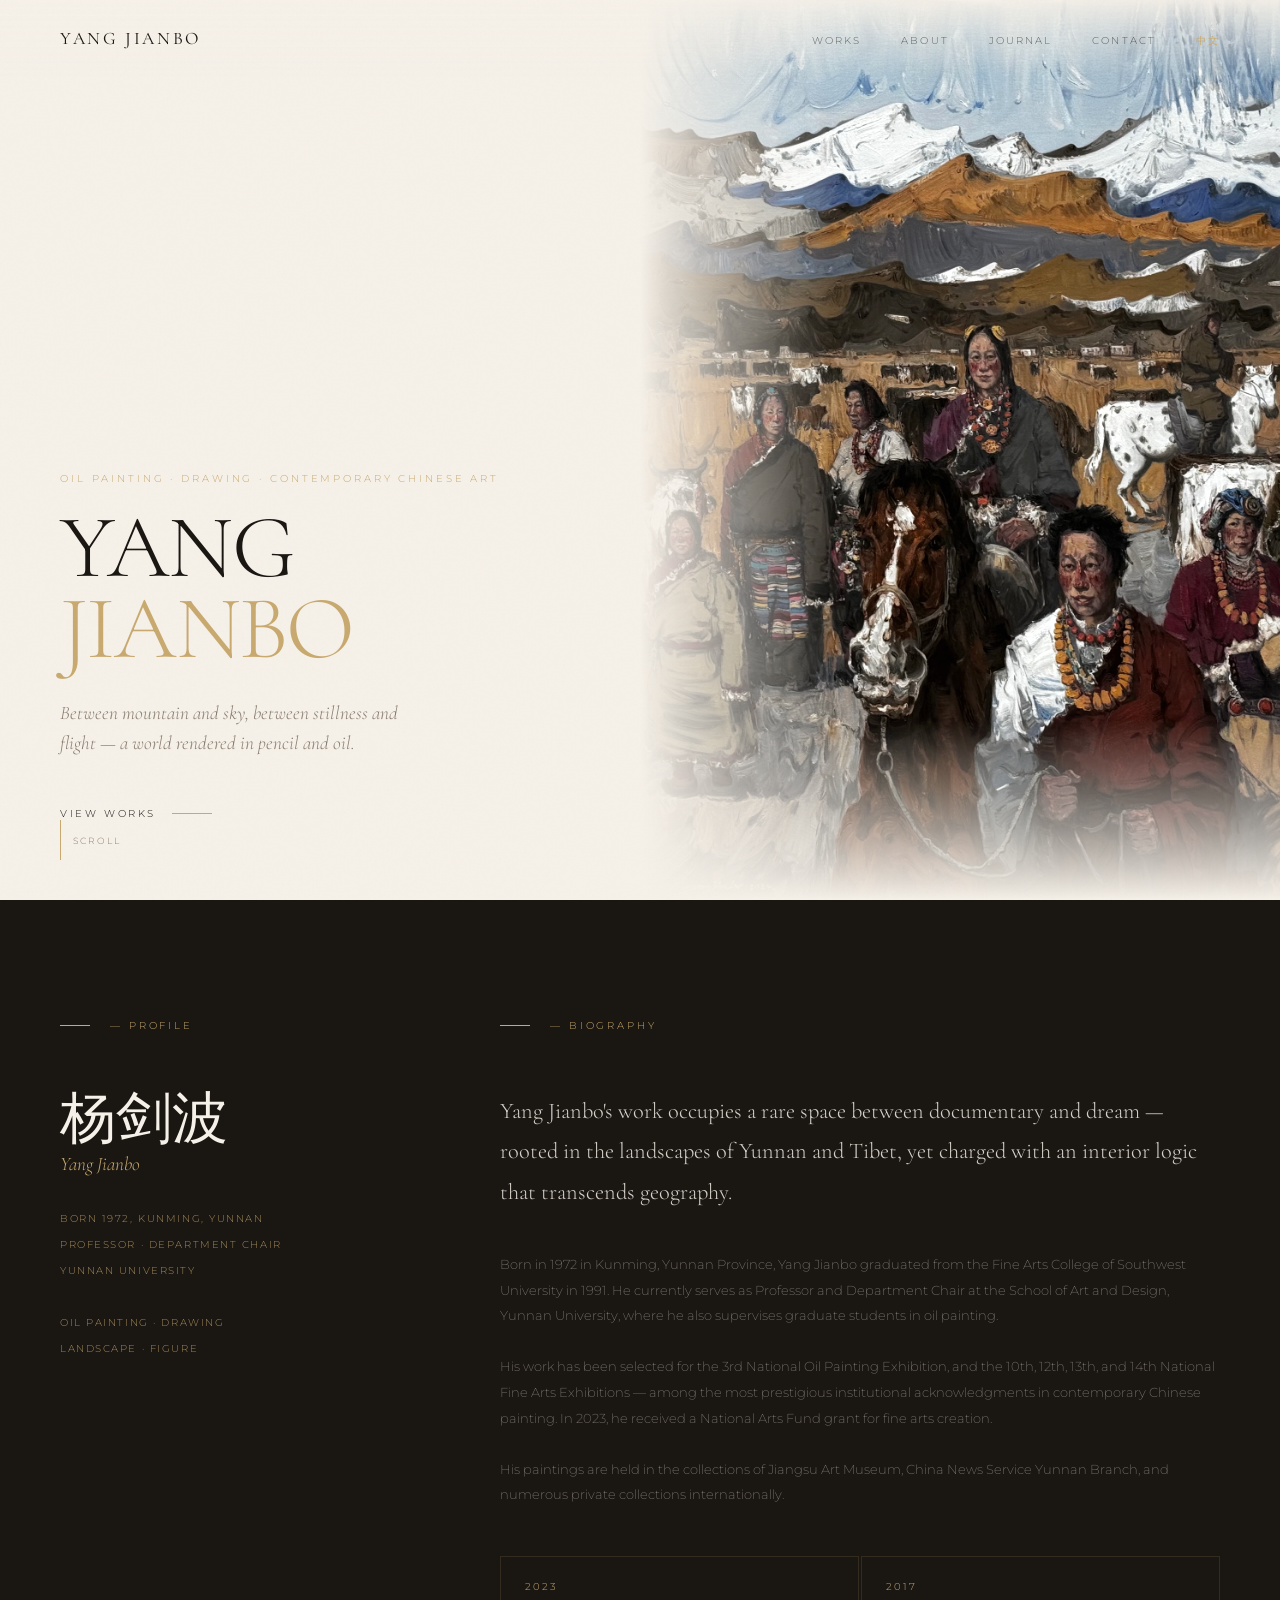
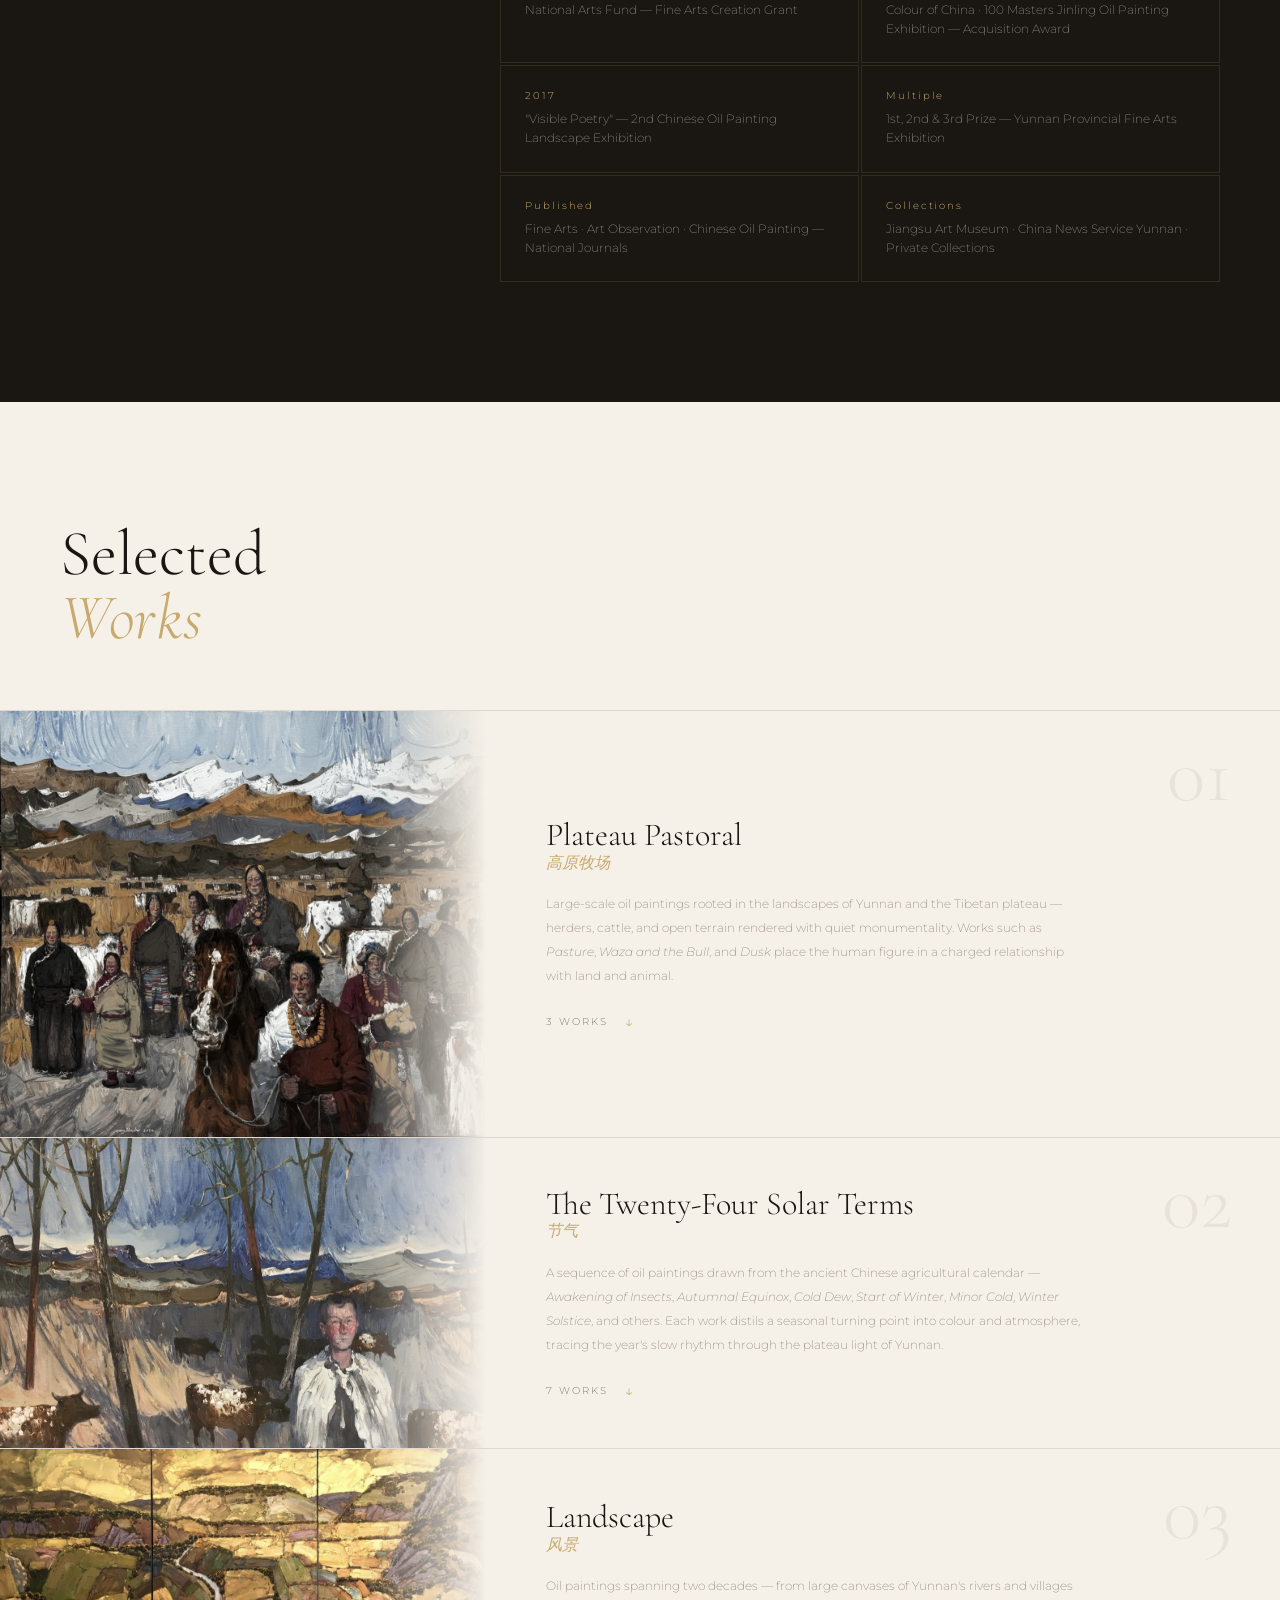
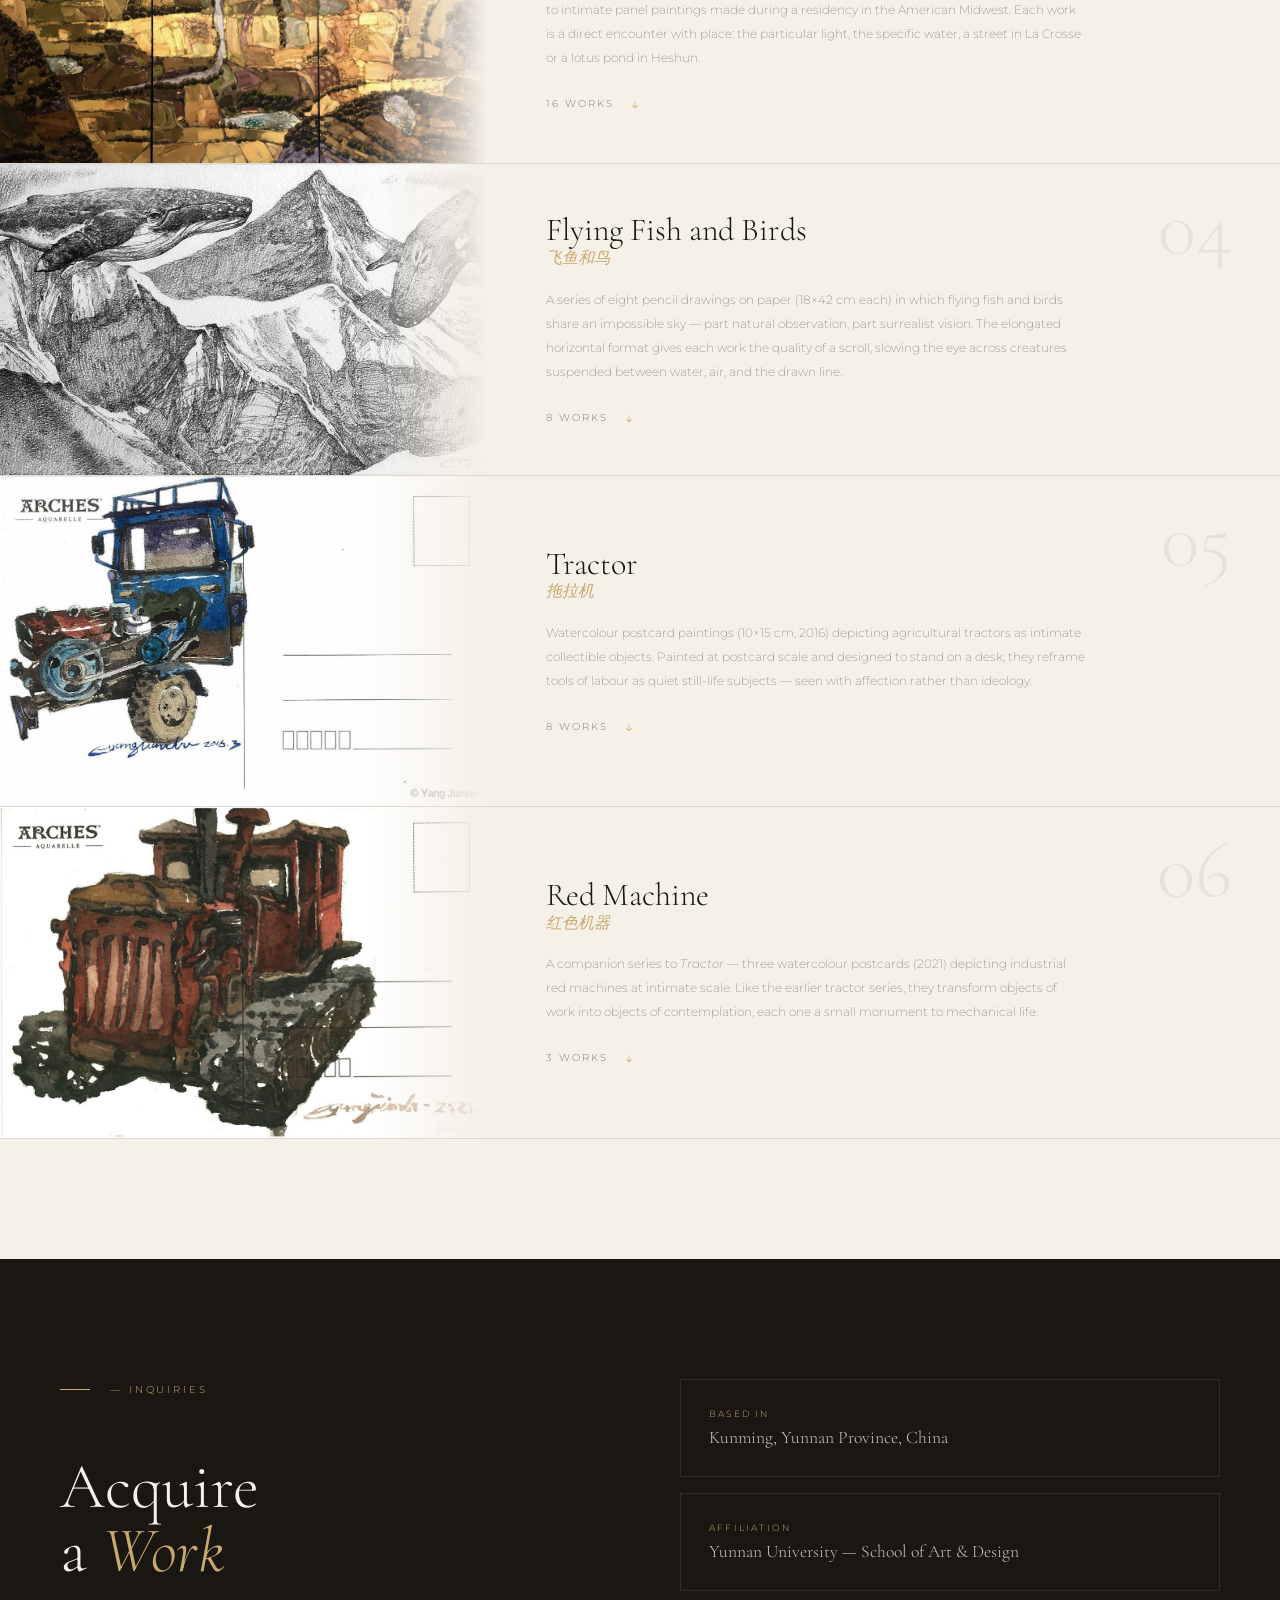
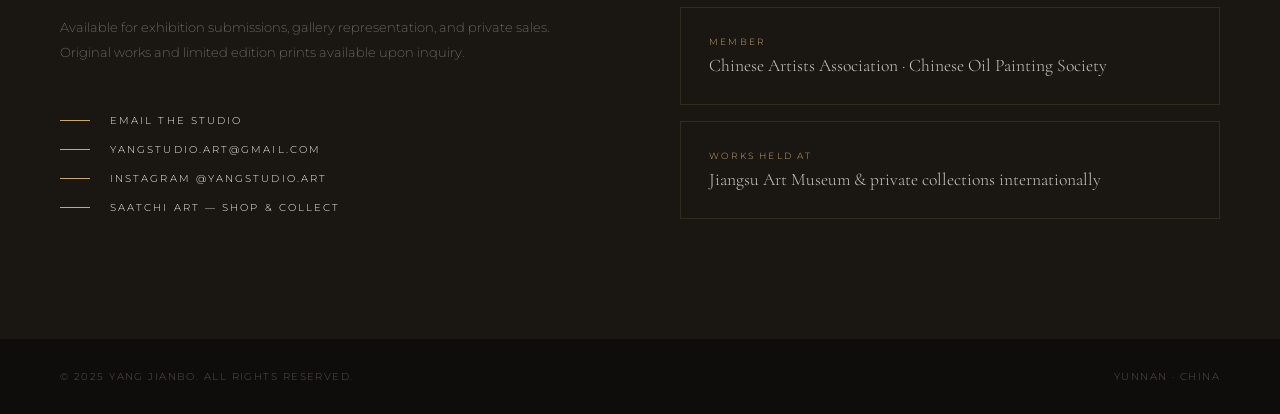
==== commit 8a6dcf84: "add chinese" ====
--- a/index.html
+++ b/index.html
@@ -16,12 +16,13 @@
 <!-- Primary SEO -->
 <title>杨剑波 Yang Jianbo — 中国当代艺术家 | 油画 · 素描 | 云南大学</title>
 <meta name="description" content="杨剑波（Yang Jianbo），中国当代艺术家，云南大学艺术与设计学院教授。油画与铅笔素描作品探索西藏高原风景、云南人物与超现实主题。入选全国美术作品展览。">
-<meta name="keywords" content="杨剑波, Yang Jianbo, 中国当代艺术, 油画, 素描, 云南艺术家, 高原牧场, 节气系列, 飞鱼和鸟, 西藏风景, 云南大学, 水彩, contemporary Chinese art, oil painting">
+<meta name="keywords" content="杨剑波, 杨剑波教授, 杨剑波主任, 杨剑波油画, 杨剑波云南大学, Yang Jianbo, 中国当代艺术, 油画, 素描, 云南艺术家, 高原牧场, 节气系列, 飞鱼和鸟, 西藏风景, 云南大学, 水彩, contemporary Chinese art, oil painting">
+<link rel="alternate" hreflang="en" href="https://yangjianbo.com/">
+<link rel="alternate" hreflang="zh" href="https://yangjianbo.com/zh/">
 <meta name="author" content="杨剑波 Yang Jianbo">
 <link rel="canonical" href="https://yangjianbo.com/">
 
 <!-- Baidu SEO -->
-<!-- Replace XXXXXXXXXXXXXXXXXXXXXXXXXXXXXXXX with your code from ziyuan.baidu.com -->
 <meta name="baidu-site-verification" content="codeva-z5xpD8lkwP">
 <meta name="mobile-agent" content="format=html5;url=https://yangjianbo.com/">
 <meta http-equiv="Cache-Control" content="no-transform">
@@ -108,6 +109,7 @@
     <li><a href="#about">About</a></li>
     <li><a href="/blog/">Journal</a></li>
     <li><a href="#contact">Contact</a></li>
+    <li><a href="/zh/" style="color:var(--warm);opacity:1">中文</a></li>
   </ul>
   <button class="nav-hamburger" aria-label="Open menu" onclick="this.closest('nav').classList.toggle('menu-open')">
     <span></span><span></span><span></span>
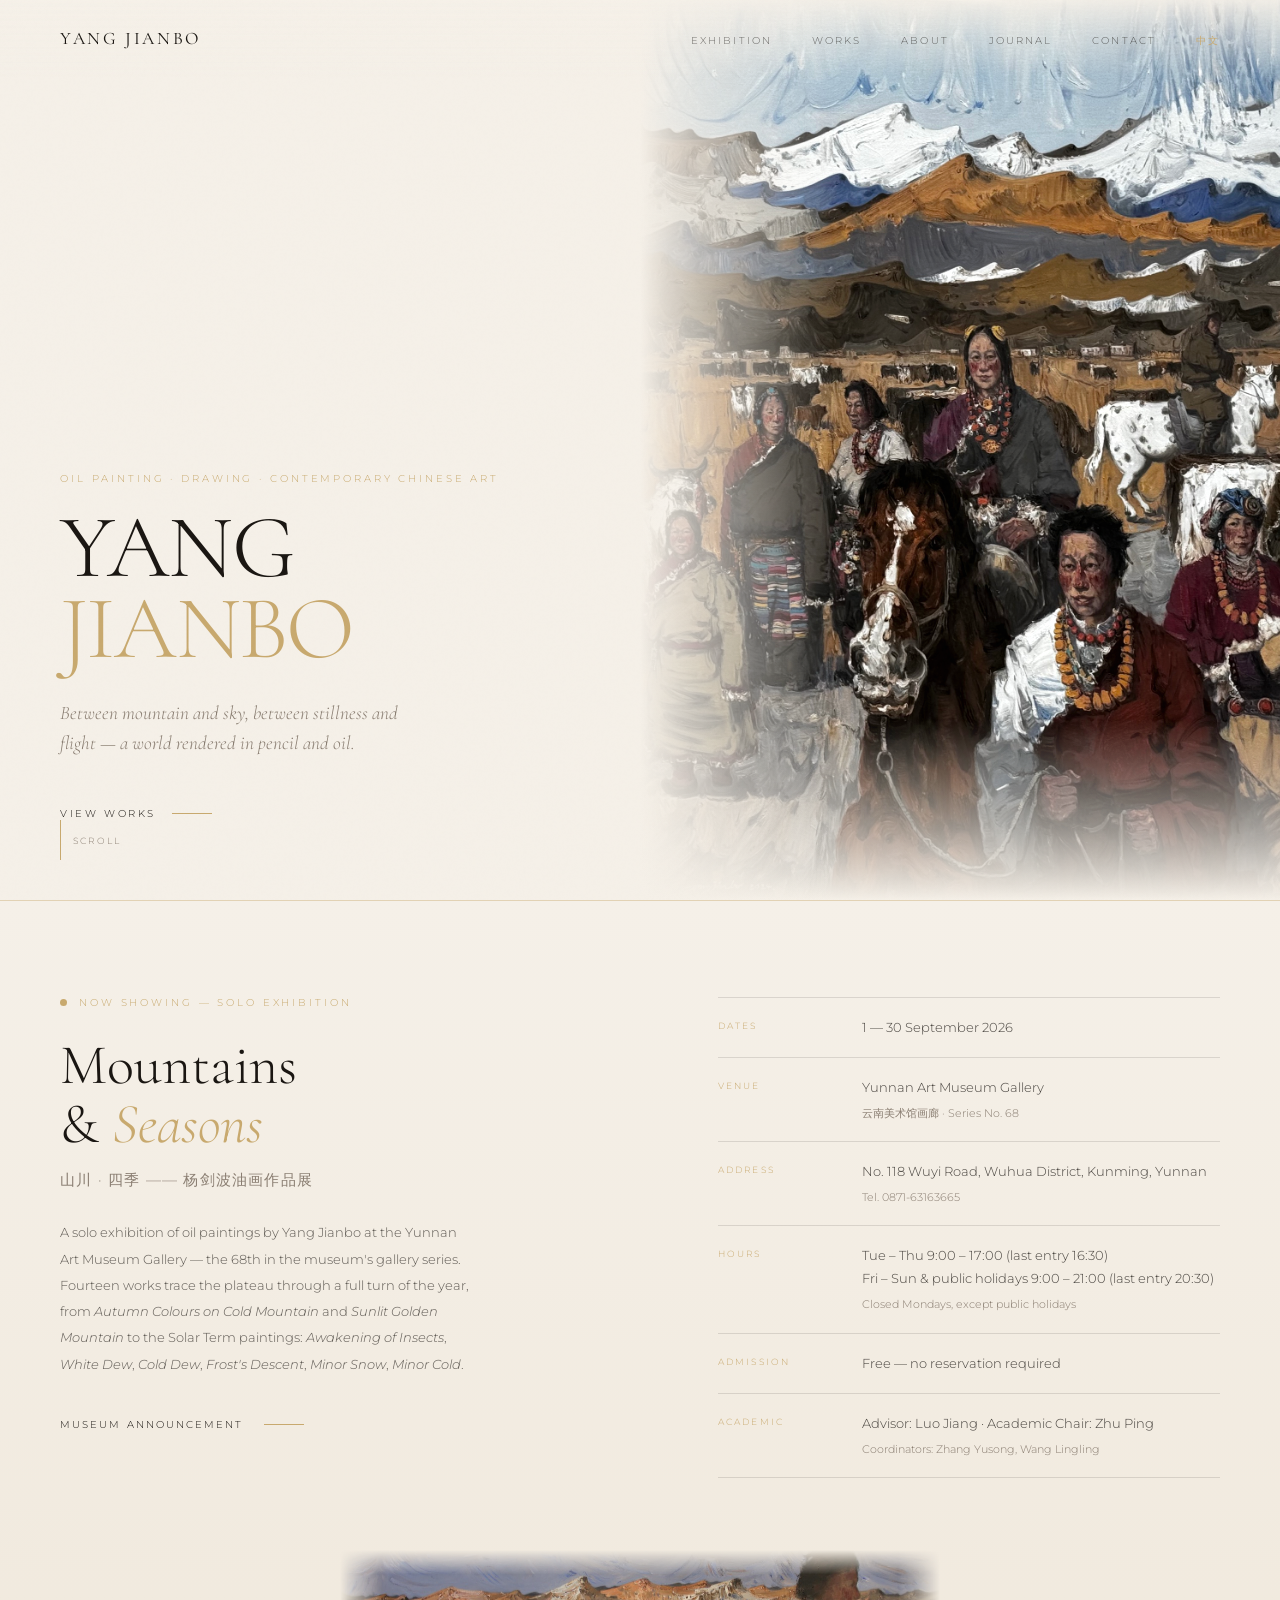
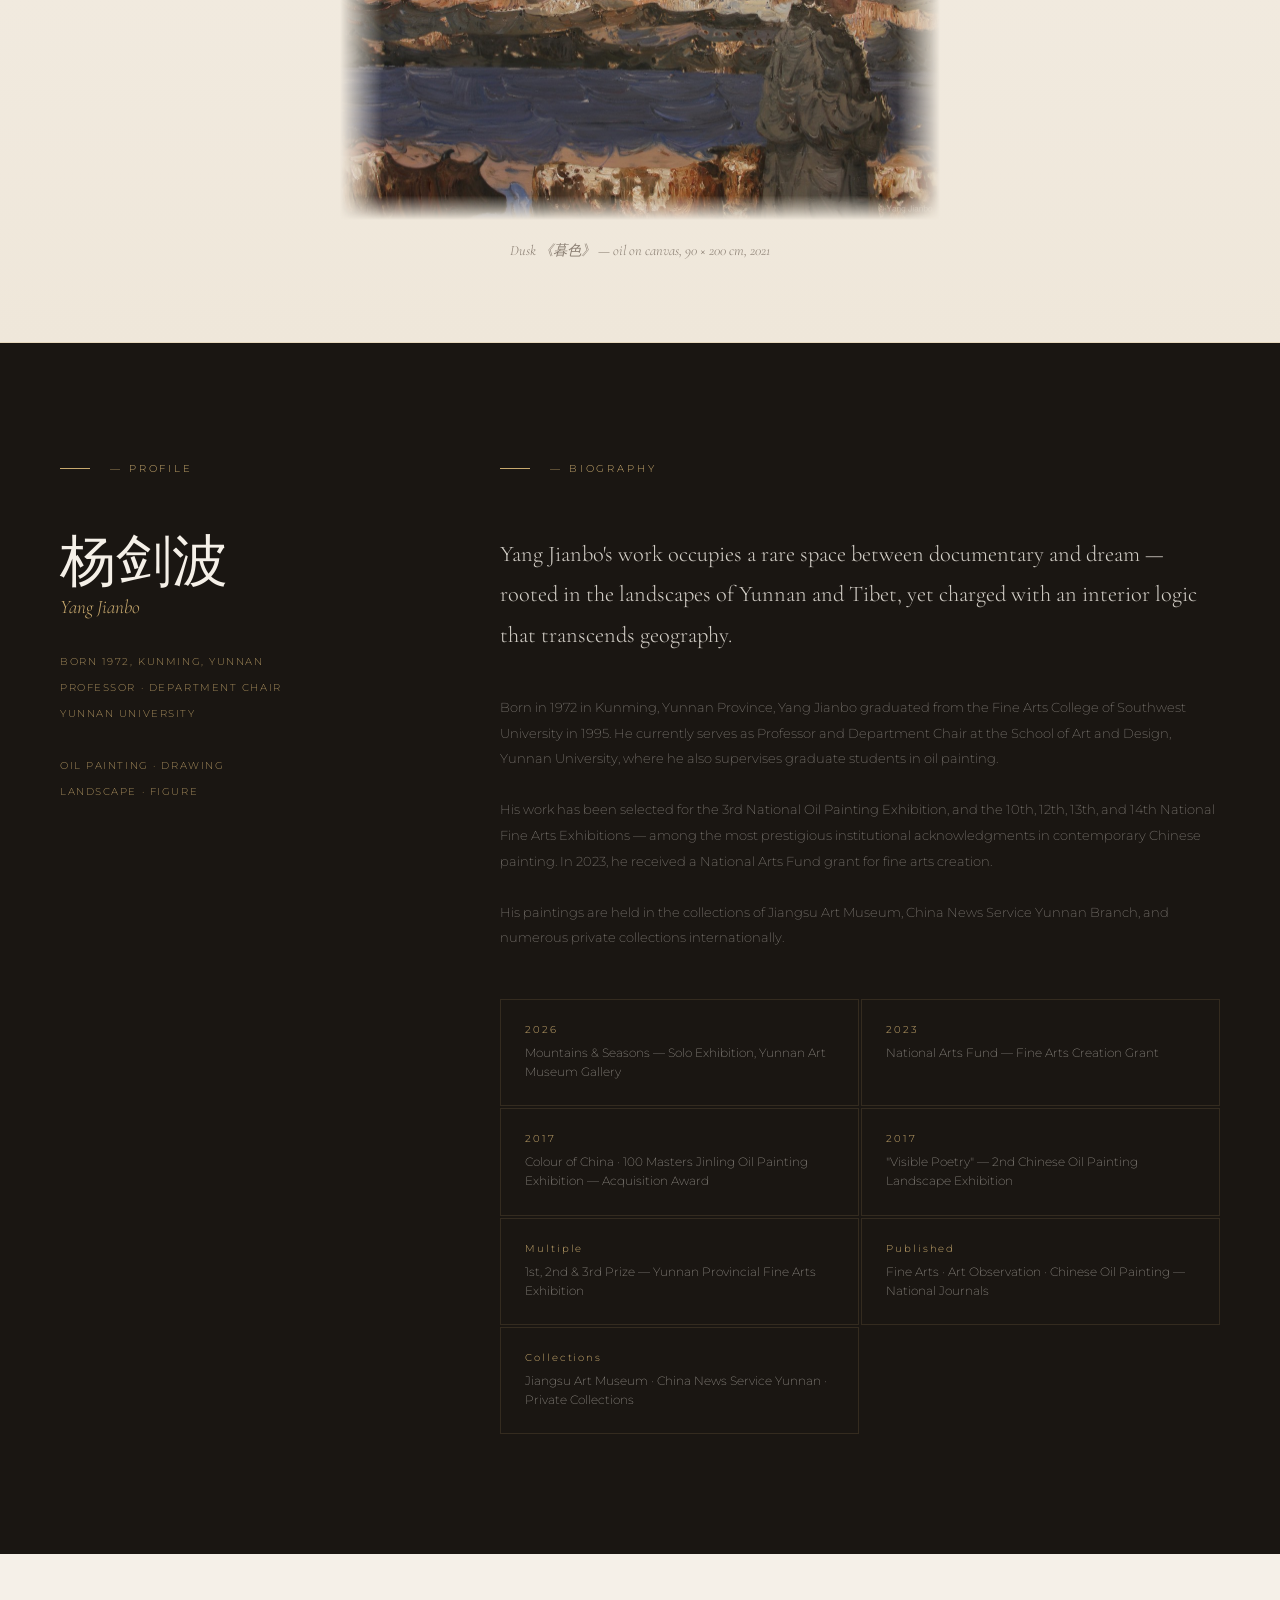
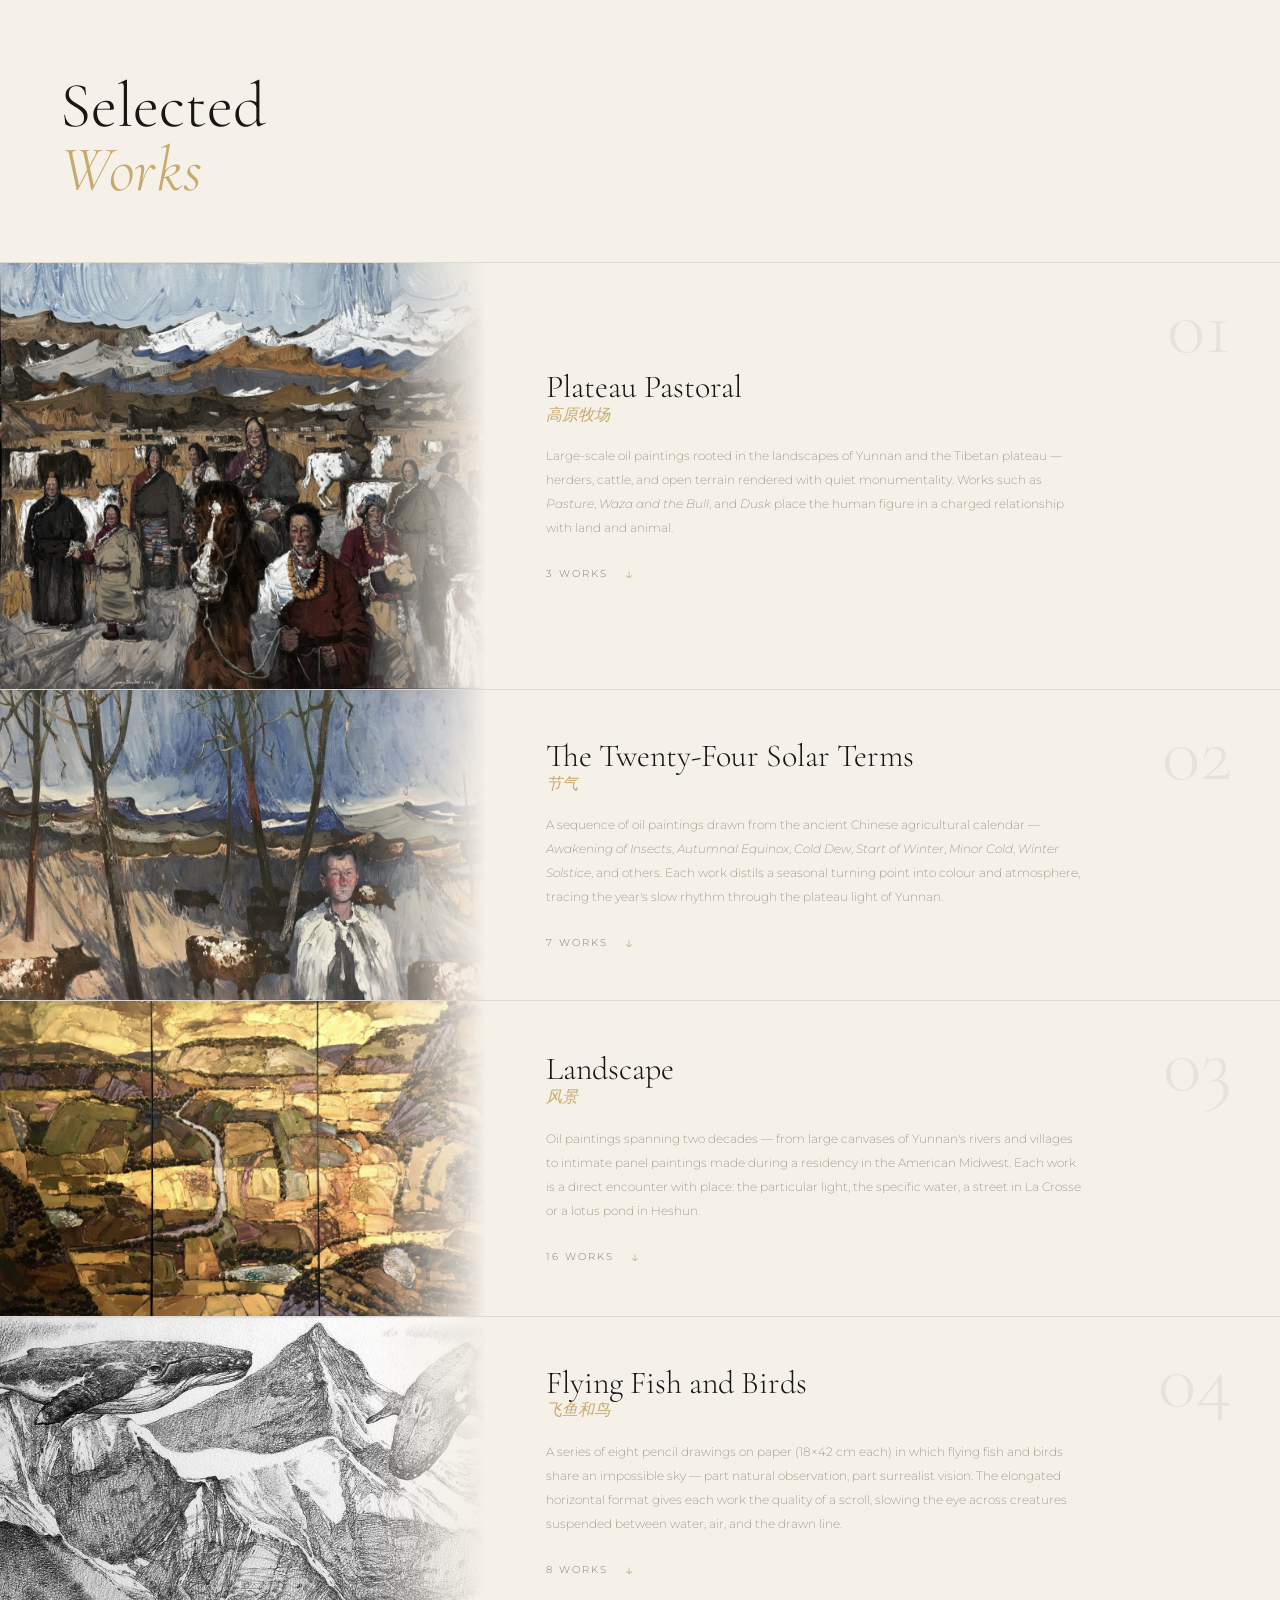
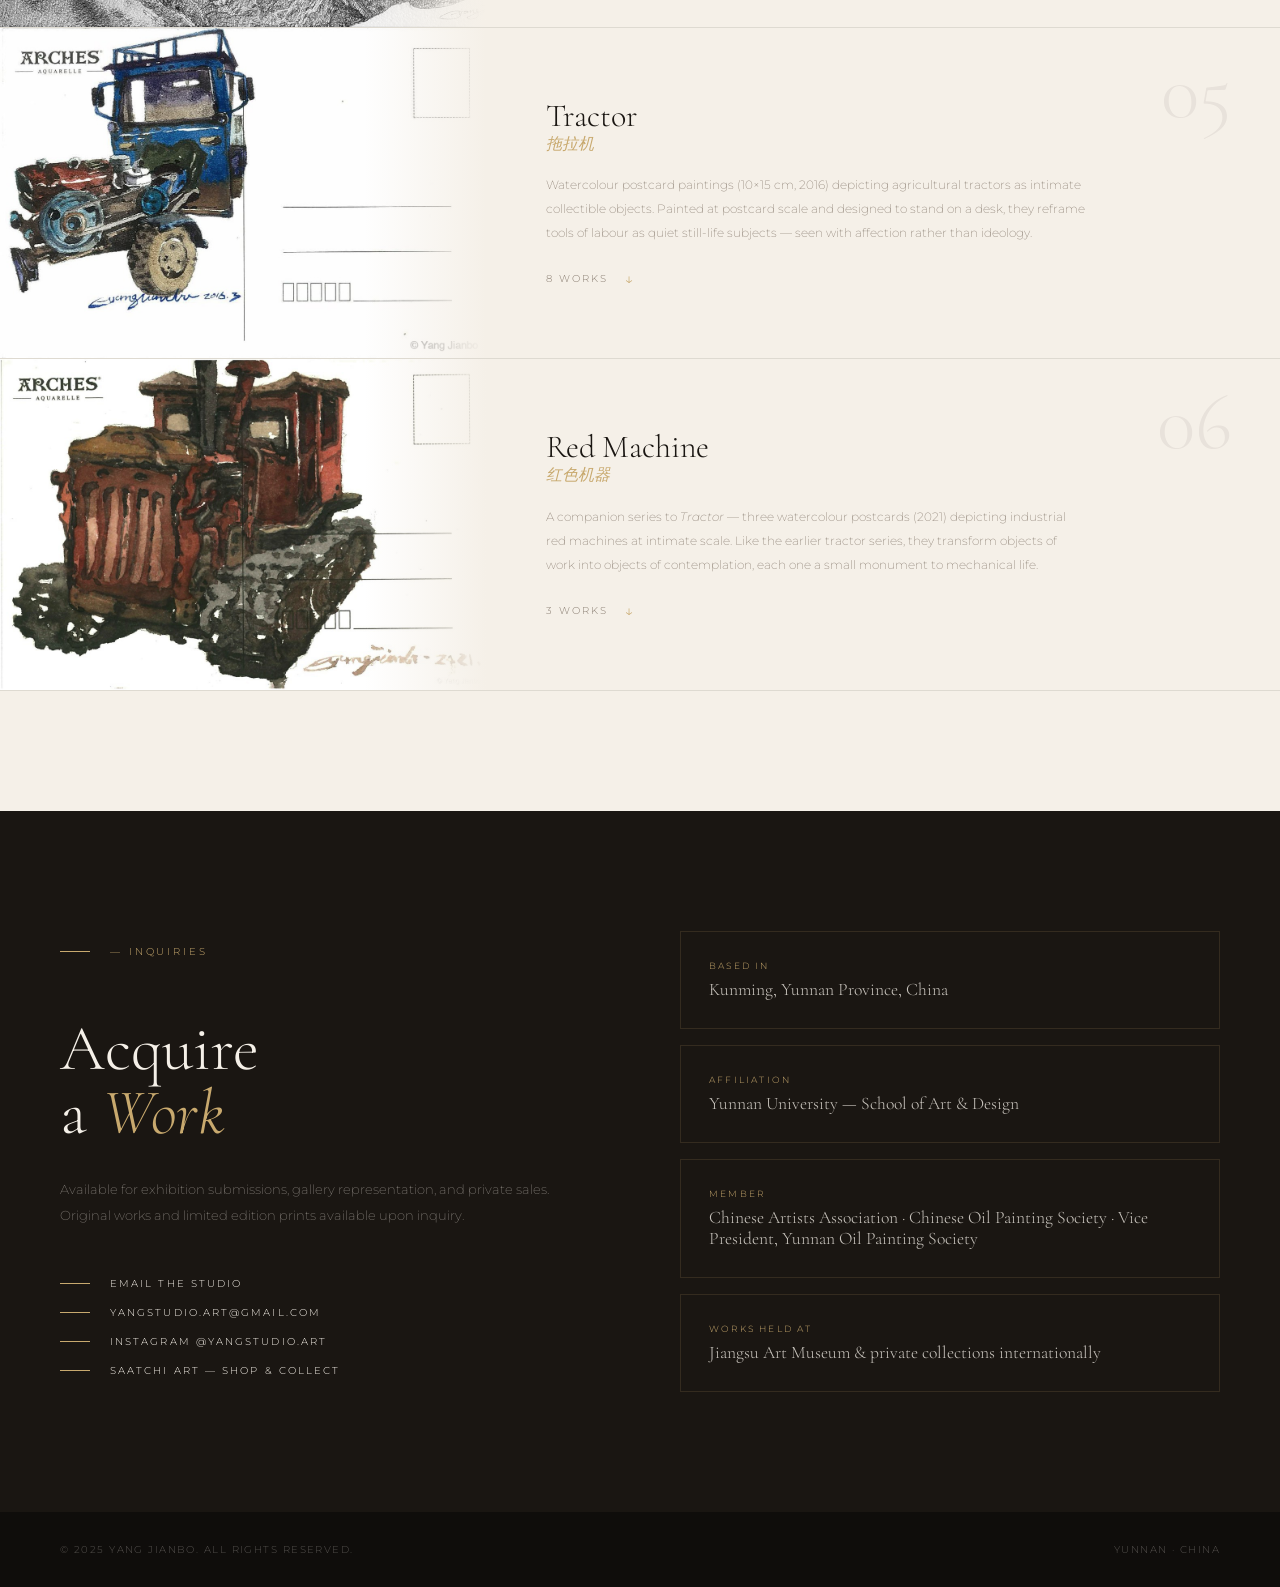
==== commit 9cfa8301: "added current exhibition message" ====
--- a/index.html
+++ b/index.html
@@ -14,9 +14,9 @@
 <meta name="viewport" content="width=device-width, initial-scale=1.0">
 
 <!-- Primary SEO -->
-<title>杨剑波 Yang Jianbo — 中国当代艺术家 | 油画 · 素描 | 云南大学</title>
-<meta name="description" content="杨剑波（Yang Jianbo），中国当代艺术家，云南大学艺术与设计学院教授。油画与铅笔素描作品探索西藏高原风景、云南人物与超现实主题。入选全国美术作品展览。">
-<meta name="keywords" content="杨剑波, 杨剑波教授, 杨剑波主任, 杨剑波油画, 杨剑波云南大学, Yang Jianbo, 中国当代艺术, 油画, 素描, 云南艺术家, 高原牧场, 节气系列, 飞鱼和鸟, 西藏风景, 云南大学, 水彩, contemporary Chinese art, oil painting">
+<title>Yang Jianbo — Artist · Professor · Department Chair</title>
+<meta name="description" content="Yang Jianbo (杨剑波) — Chinese contemporary artist, Professor and Department Chair at Yunnan University School of Art and Design. Oil paintings and pencil drawings exploring Tibetan landscapes, Yunnan figures and solar terms. Selected for the National Fine Arts Exhibition. Now showing: Mountains &amp; Seasons, Yunnan Art Museum Gallery, 1—30 September 2026.">
+<meta name="keywords" content="杨剑波, 杨剑波教授, 杨剑波主任, 杨剑波油画, 杨剑波云南大学, Yang Jianbo, 中国当代艺术, 油画, 素描, 云南艺术家, 高原牧场, 节气系列, 飞鱼和鸟, 西藏风景, 云南大学, 水彩, 山川四季, 云南美术馆画廊, 杨剑波个展, contemporary Chinese art, oil painting, Yang Jianbo exhibition, Yunnan Art Museum">
 <link rel="alternate" hreflang="en" href="https://yangjianbo.com/">
 <link rel="alternate" hreflang="zh" href="https://yangjianbo.com/zh/">
 <meta name="author" content="杨剑波 Yang Jianbo">
@@ -32,7 +32,7 @@
 <meta property="og:type" content="website">
 <meta property="og:url" content="https://yangjianbo.com/">
 <meta property="og:title" content="Yang Jianbo — Chinese Artist | Oil Painting &amp; Drawing">
-<meta property="og:description" content="Yang Jianbo is a Chinese contemporary artist and Professor at Yunnan University. Oil paintings and drawings of Tibetan landscapes, plateau figures, and surrealist themes.">
+<meta property="og:description" content="Yang Jianbo is a Chinese contemporary artist and Professor at Yunnan University. Oil paintings and drawings of Tibetan landscapes, plateau figures, and surrealist themes. Solo exhibition &quot;Mountains &amp; Seasons&quot; at Yunnan Art Museum Gallery, September 2026.">
 <meta property="og:image" content="https://yangjianbo.com/small_image/works/《牧场》布面油画200x230cm2024年（160000元）.jpg">
 <meta property="og:image:alt" content="Tibetan Festival by Yang Jianbo — Oil on Canvas, 2024">
 <meta property="og:locale" content="en_US">
@@ -81,7 +81,9 @@
   ],
   "memberOf": [
     { "@type": "Organization", "name": "Chinese Artists Association" },
-    { "@type": "Organization", "name": "Chinese Oil Painting Society" }
+    { "@type": "Organization", "name": "Chinese Oil Painting Society" },
+    { "@type": "Organization", "name": "Yunnan Oil Painting Society — Vice President" },
+    { "@type": "Organization", "name": "Oil Painting Art Committee, Yunnan Artists Association" }
   ],
   "email": "yangstudio.art@gmail.com",
   "sameAs": []
@@ -99,12 +101,55 @@
 }
 </script>
 
+<!-- JSON-LD Current Exhibition -->
+<script type="application/ld+json">
+{
+  "@context": "https://schema.org",
+  "@type": "ExhibitionEvent",
+  "name": "Mountains & Seasons — Yang Jianbo Oil Painting Exhibition",
+  "alternateName": "山川·四季——杨剑波油画作品展",
+  "startDate": "2026-09-01",
+  "endDate": "2026-09-30",
+  "eventStatus": "https://schema.org/EventScheduled",
+  "eventAttendanceMode": "https://schema.org/OfflineEventAttendanceMode",
+  "url": "https://yangjianbo.com/#exhibition",
+  "image": "https://yangjianbo.com/small_image/works/《暮色》布面油画90x200cm 2021年（40000元）.JPG",
+  "description": "Solo exhibition of oil paintings by Yang Jianbo at the Yunnan Art Museum Gallery — the 68th in the museum's gallery series. Fourteen works spanning plateau landscapes and the Twenty-Four Solar Terms.",
+  "location": {
+    "@type": "Place",
+    "name": "Yunnan Art Museum Gallery 云南美术馆画廊",
+    "address": {
+      "@type": "PostalAddress",
+      "streetAddress": "No. 118 Wuyi Road, Wuhua District",
+      "addressLocality": "Kunming",
+      "addressRegion": "Yunnan",
+      "addressCountry": "CN"
+    },
+    "telephone": "+86-871-63163665"
+  },
+  "organizer": {
+    "@type": "Organization",
+    "name": "Yunnan Art Museum",
+    "email": "ynmsgbgh@163.com"
+  },
+  "performer": { "@type": "Person", "name": "Yang Jianbo", "alternateName": "杨剑波" },
+  "offers": {
+    "@type": "Offer",
+    "price": "0",
+    "priceCurrency": "CNY",
+    "availability": "https://schema.org/InStock",
+    "url": "https://yangjianbo.com/#exhibition"
+  }
+}
+</script>
+
 </head>
 <body>
 
 <nav>
   <a href="#" class="nav-logo">Yang Jianbo</a>
   <ul class="nav-links">
+    <li><a href="#exhibition">Exhibition</a></li>
     <li><a href="#works">Works</a></li>
     <li><a href="#about">About</a></li>
     <li><a href="/blog/">Journal</a></li>
@@ -135,6 +180,52 @@
   </div>
 </section>
 
+<section class="exhibition" id="exhibition">
+  <div class="exh-inner">
+    <div class="exh-left reveal">
+      <div class="exh-status"><span class="exh-dot"></span>Now Showing — Solo Exhibition</div>
+      <h2 class="exh-title">Mountains<br>&amp; <em>Seasons</em></h2>
+      <p class="exh-title-zh">山川 · 四季 —— 杨剑波油画作品展</p>
+      <p class="exh-lede">
+        A solo exhibition of oil paintings by Yang Jianbo at the Yunnan Art Museum Gallery — the 68th in the museum's gallery series. Fourteen works trace the plateau through a full turn of the year, from <em>Autumn Colours on Cold Mountain</em> and <em>Sunlit Golden Mountain</em> to the Solar Term paintings: <em>Awakening of Insects</em>, <em>White Dew</em>, <em>Cold Dew</em>, <em>Frost's Descent</em>, <em>Minor Snow</em>, <em>Minor Cold</em>.
+      </p>
+      <a class="exh-cta" href="https://mp.weixin.qq.com/s/dsKXkDLbAS3ZtsFFEVw6KA" target="_blank" rel="noopener">Museum Announcement</a>
+    </div>
+    <div class="exh-right reveal">
+      <dl class="exh-facts">
+        <div class="exh-fact">
+          <dt>Dates</dt>
+          <dd>1 — 30 September 2026</dd>
+        </div>
+        <div class="exh-fact">
+          <dt>Venue</dt>
+          <dd>Yunnan Art Museum Gallery<small>云南美术馆画廊 · Series No. 68</small></dd>
+        </div>
+        <div class="exh-fact">
+          <dt>Address</dt>
+          <dd>No. 118 Wuyi Road, Wuhua District, Kunming, Yunnan<small>Tel. 0871-63163665</small></dd>
+        </div>
+        <div class="exh-fact">
+          <dt>Hours</dt>
+          <dd>Tue – Thu 9:00 – 17:00 (last entry 16:30)<br>Fri – Sun &amp; public holidays 9:00 – 21:00 (last entry 20:30)<small>Closed Mondays, except public holidays</small></dd>
+        </div>
+        <div class="exh-fact">
+          <dt>Admission</dt>
+          <dd>Free — no reservation required</dd>
+        </div>
+        <div class="exh-fact">
+          <dt>Academic</dt>
+          <dd>Advisor: Luo Jiang · Academic Chair: Zhu Ping<small>Coordinators: Zhang Yusong, Wang Lingling</small></dd>
+        </div>
+      </dl>
+    </div>
+  </div>
+  <figure class="exh-strip reveal">
+    <img src="/small_image/works/《暮色》布面油画90x200cm 2021年（40000元）.JPG" loading="lazy" decoding="async" alt="Dusk by Yang Jianbo — oil on canvas, 90×200 cm, 2021, exhibited in Mountains &amp; Seasons at Yunnan Art Museum Gallery">
+    <figcaption class="exh-strip-caption">Dusk 《暮色》 — oil on canvas, 90 × 200 cm, 2021</figcaption>
+  </figure>
+</section>
+
 <section class="about" id="about">
   <div class="about-left reveal">
     <div class="section-label" style="color:var(--warm)">— Profile</div>
@@ -156,11 +247,12 @@
       Yang Jianbo's work occupies a rare space between documentary and dream — rooted in the landscapes of Yunnan and Tibet, yet charged with an interior logic that transcends geography.
     </p>
     <p class="about-text-small">
-      Born in 1972 in Kunming, Yunnan Province, Yang Jianbo graduated from the Fine Arts College of Southwest University in 1991. He currently serves as Professor and Department Chair at the School of Art and Design, Yunnan University, where he also supervises graduate students in oil painting.<br><br>
+      Born in 1972 in Kunming, Yunnan Province, Yang Jianbo graduated from the Fine Arts College of Southwest University in 1995. He currently serves as Professor and Department Chair at the School of Art and Design, Yunnan University, where he also supervises graduate students in oil painting.<br><br>
       His work has been selected for the 3rd National Oil Painting Exhibition, and the 10th, 12th, 13th, and 14th National Fine Arts Exhibitions — among the most prestigious institutional acknowledgments in contemporary Chinese painting. In 2023, he received a National Arts Fund grant for fine arts creation.<br><br>
       His paintings are held in the collections of Jiangsu Art Museum, China News Service Yunnan Branch, and numerous private collections internationally.
     </p>
     <div class="awards-grid" style="margin-top:48px">
+      <div class="award-item"><div class="award-year">2026</div><div class="award-text">Mountains &amp; Seasons — Solo Exhibition, Yunnan Art Museum Gallery</div></div>
       <div class="award-item"><div class="award-year">2023</div><div class="award-text">National Arts Fund — Fine Arts Creation Grant</div></div>
       <div class="award-item"><div class="award-year">2017</div><div class="award-text">Colour of China · 100 Masters Jinling Oil Painting Exhibition — Acquisition Award</div></div>
       <div class="award-item"><div class="award-year">2017</div><div class="award-text">"Visible Poetry" — 2nd Chinese Oil Painting Landscape Exhibition</div></div>
@@ -193,7 +285,7 @@
   <div class="contact-right reveal">
     <div class="contact-info-item"><div class="contact-info-label">Based in</div><div class="contact-info-value">Kunming, Yunnan Province, China</div></div>
     <div class="contact-info-item"><div class="contact-info-label">Affiliation</div><div class="contact-info-value">Yunnan University — School of Art &amp; Design</div></div>
-    <div class="contact-info-item"><div class="contact-info-label">Member</div><div class="contact-info-value">Chinese Artists Association · Chinese Oil Painting Society</div></div>
+    <div class="contact-info-item"><div class="contact-info-label">Member</div><div class="contact-info-value">Chinese Artists Association · Chinese Oil Painting Society · Vice President, Yunnan Oil Painting Society</div></div>
     <div class="contact-info-item"><div class="contact-info-label">Works held at</div><div class="contact-info-value">Jiangsu Art Museum &amp; private collections internationally</div></div>
   </div>
 </section>
@@ -213,5 +305,17 @@
 
 <script src="works-data.js"></script>
 <script src="gallery.js"></script>
+<script>
+(function() {
+  var lang = navigator.language || navigator.userLanguage || '';
+  if (lang.toLowerCase().indexOf('zh') === 0 && !sessionStorage.getItem('lang-dismissed')) {
+    var bar = document.createElement('div');
+    bar.id = 'lang-bar';
+    bar.innerHTML = '此网站有中文版本 &nbsp;<a href="/zh/" style="color:var(--warm);text-decoration:underline">切换到中文</a>&nbsp;&nbsp;<span onclick="document.getElementById(\'lang-bar\').remove();sessionStorage.setItem(\'lang-dismissed\',\'1\')" style="cursor:pointer;opacity:0.5;font-size:0.8em">✕</span>';
+    bar.style.cssText = 'position:fixed;bottom:0;left:0;right:0;background:var(--ink);color:var(--paper);text-align:center;padding:12px;font-size:0.7rem;letter-spacing:0.15em;z-index:999;';
+    document.body.appendChild(bar);
+  }
+})();
+</script>
 </body>
 </html>
--- a/styles.css
+++ b/styles.css
@@ -353,6 +353,7 @@
 .gallery-item-info { color: var(--paper); }
 .gallery-item-title { font-family: 'Cormorant Garamond', serif; font-size: 1rem; font-weight: 300; font-style: italic; }
 .gallery-item-year { font-size: 0.6rem; letter-spacing: 0.2em; color: var(--warm); margin-top: 4px; }
+.gallery-item-size { font-size: 0.55rem; letter-spacing: 0.1em; color: rgba(245,240,230,0.5); margin-top: 2px; }
 
 /* ── SERIES PANELS ─────────────────────────────────────────────── */
 .sp {
@@ -717,4 +718,156 @@
   .about-name { font-size: 2.2rem; }
   .contact-title { font-size: 2rem; }
   .works-title { font-size: 2.4rem; }
-}+}
+/* ══════════════════════════════════════════════════════════
+   CURRENT EXHIBITION
+   ══════════════════════════════════════════════════════════ */
+.exhibition {
+  background: linear-gradient(to bottom, var(--paper) 0%, #efe7da 100%);
+  border-top: 1px solid rgba(200, 169, 110, 0.35);
+  border-bottom: 1px solid rgba(200, 169, 110, 0.35);
+  padding: 96px 60px 80px;
+}
+.exh-inner {
+  display: grid;
+  grid-template-columns: 1.15fr 1fr;
+  gap: 80px;
+  align-items: start;
+  max-width: 1400px;
+  margin: 0 auto;
+}
+.exh-status {
+  display: flex;
+  align-items: center;
+  gap: 12px;
+  font-size: 0.6rem;
+  letter-spacing: 0.3em;
+  text-transform: uppercase;
+  color: var(--warm);
+  margin-bottom: 28px;
+}
+.exh-dot {
+  width: 7px;
+  height: 7px;
+  border-radius: 50%;
+  background: var(--warm);
+  box-shadow: 0 0 0 0 rgba(200, 169, 110, 0.6);
+  animation: exhPulse 2.4s infinite;
+}
+@keyframes exhPulse {
+  0%   { box-shadow: 0 0 0 0 rgba(200, 169, 110, 0.6); }
+  70%  { box-shadow: 0 0 0 10px rgba(200, 169, 110, 0); }
+  100% { box-shadow: 0 0 0 0 rgba(200, 169, 110, 0); }
+}
+.exh-title {
+  font-family: 'Cormorant Garamond', serif;
+  font-size: clamp(2.4rem, 4.4vw, 4rem);
+  font-weight: 300;
+  line-height: 1.05;
+  margin-bottom: 16px;
+}
+.exh-title em { font-style: italic; color: var(--warm); }
+.exh-title-zh {
+  font-size: 0.95rem;
+  letter-spacing: 0.08em;
+  color: var(--muted);
+  margin-bottom: 28px;
+}
+.exh-lede {
+  font-size: 0.82rem;
+  line-height: 2;
+  color: rgba(26, 22, 18, 0.68);
+  max-width: 46ch;
+  margin-bottom: 36px;
+}
+.exh-cta {
+  display: inline-flex;
+  align-items: center;
+  gap: 20px;
+  font-size: 0.65rem;
+  letter-spacing: 0.2em;
+  text-transform: uppercase;
+  color: var(--ink);
+  text-decoration: none;
+  transition: gap 0.3s;
+}
+.exh-cta:hover { gap: 30px; }
+.exh-cta::after {
+  content: '';
+  width: 40px;
+  height: 1px;
+  background: var(--warm);
+  transition: width 0.3s;
+}
+.exh-cta:hover::after { width: 60px; }
+.exh-facts {
+  display: flex;
+  flex-direction: column;
+  border-top: 1px solid rgba(26, 22, 18, 0.12);
+}
+.exh-fact {
+  display: grid;
+  grid-template-columns: 120px 1fr;
+  gap: 24px;
+  padding: 18px 0;
+  border-bottom: 1px solid rgba(26, 22, 18, 0.12);
+}
+.exh-fact dt {
+  font-size: 0.55rem;
+  letter-spacing: 0.25em;
+  text-transform: uppercase;
+  color: var(--warm);
+  padding-top: 4px;
+}
+.exh-fact dd {
+  font-size: 0.8rem;
+  line-height: 1.8;
+  color: rgba(26, 22, 18, 0.78);
+}
+.exh-fact dd small {
+  display: block;
+  font-size: 0.7rem;
+  color: var(--muted);
+  margin-top: 4px;
+}
+.exh-strip {
+  margin: 72px auto 0;
+  /* 600px keeps the 1200px small_image source at exactly 2x on Retina.
+     Widening this past 600px means switching to a larger source — see README. */
+  max-width: 600px;
+  text-align: center;
+}
+/* Feathered edges so the painting dissolves into the paper rather than
+   sitting on it as a hard rectangle. Both gradients are intersected so
+   all four sides fade. */
+.exh-strip img {
+  width: 100%;
+  height: auto;
+  display: block;
+  -webkit-mask-image:
+    linear-gradient(to right,  transparent 0%, #000 7%, #000 93%, transparent 100%),
+    linear-gradient(to bottom, transparent 0%, #000 9%, #000 91%, transparent 100%);
+  -webkit-mask-composite: source-in;
+  mask-image:
+    linear-gradient(to right,  transparent 0%, #000 7%, #000 93%, transparent 100%),
+    linear-gradient(to bottom, transparent 0%, #000 9%, #000 91%, transparent 100%);
+  mask-composite: intersect;
+}
+.exh-strip-caption {
+  margin-top: 20px;
+  font-family: 'Cormorant Garamond', serif;
+  font-style: italic;
+  font-size: 0.9rem;
+  line-height: 1.5;
+  color: var(--muted);
+}
+
+@media (max-width: 900px) {
+  .exhibition { padding: 56px 24px 56px; }
+  .exh-inner { grid-template-columns: 1fr; gap: 40px; }
+  .exh-lede { font-weight: 400; max-width: 100%; }
+  .exh-fact { grid-template-columns: 1fr; gap: 6px; }
+  .exh-fact dd { font-weight: 400; }
+  .exh-strip { margin: 44px auto 0; }
+  .exh-strip-caption { margin-top: 14px; font-size: 0.82rem; }
+}
